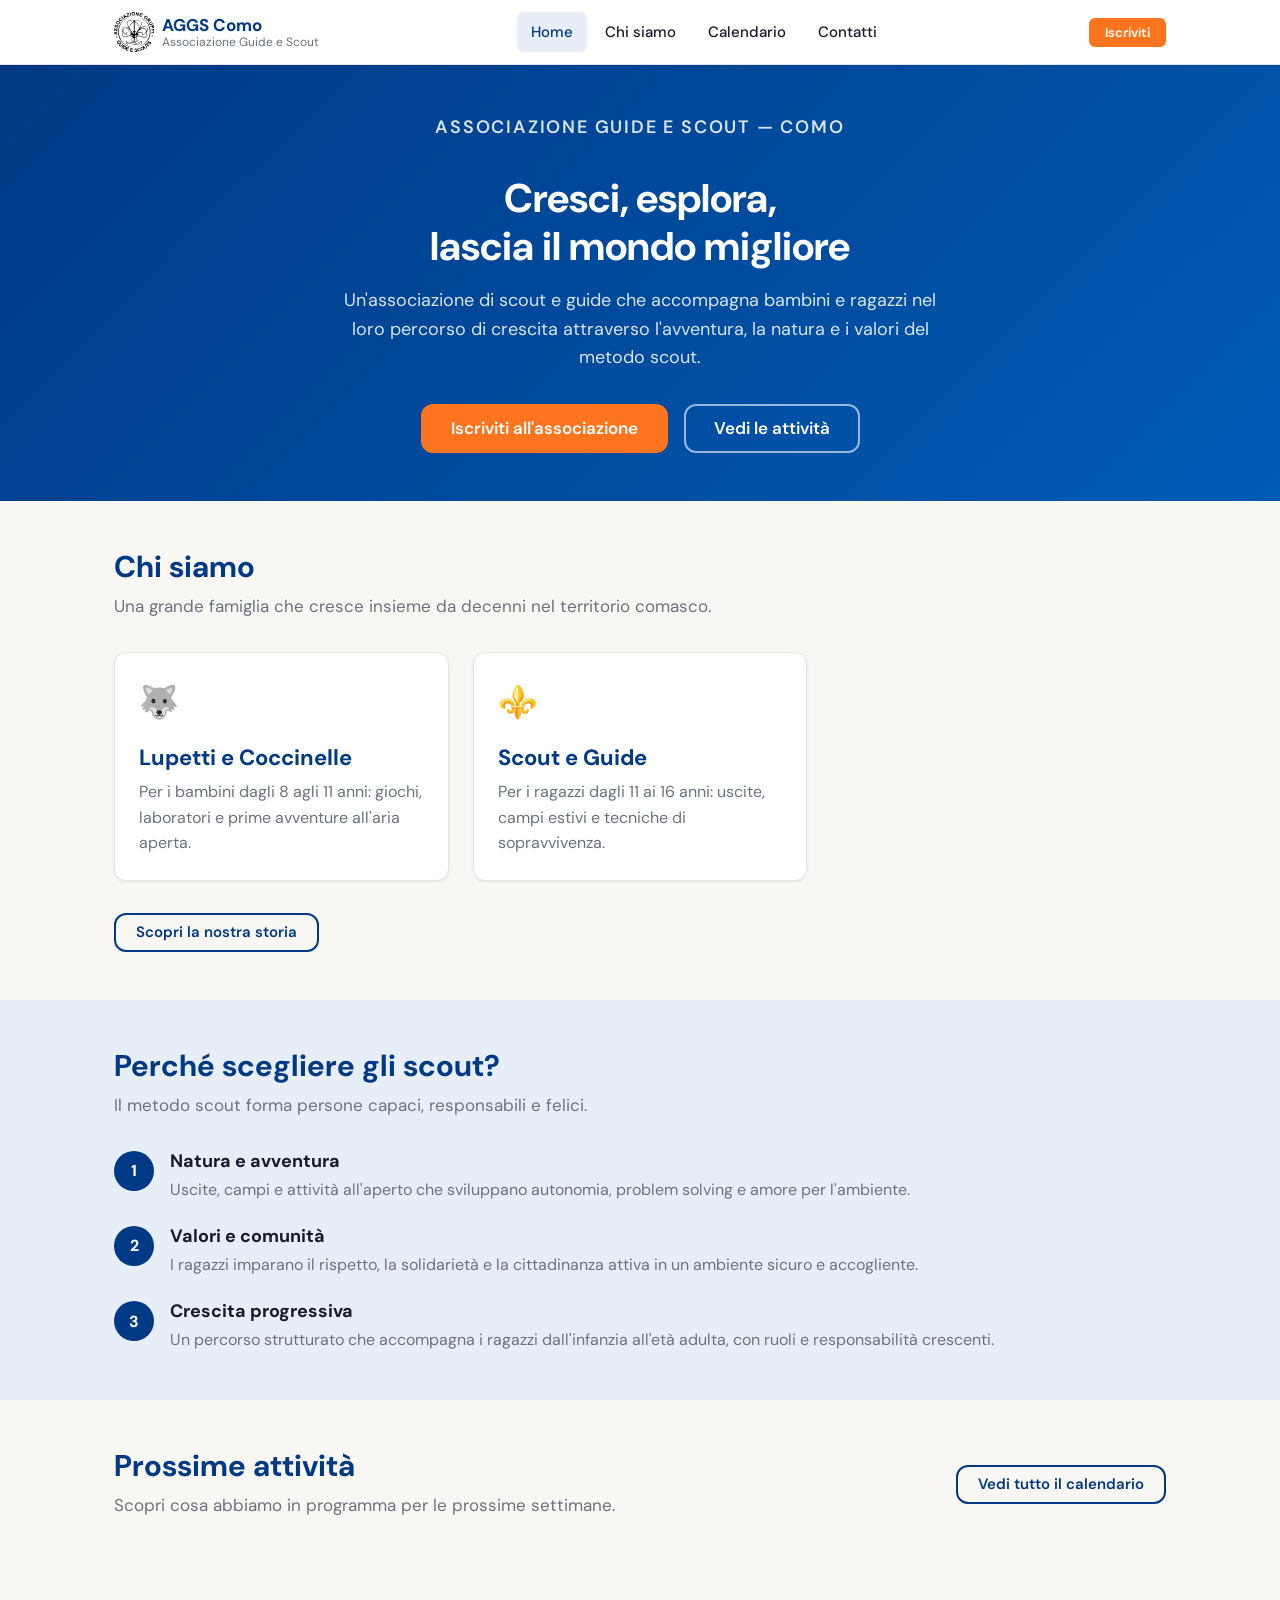
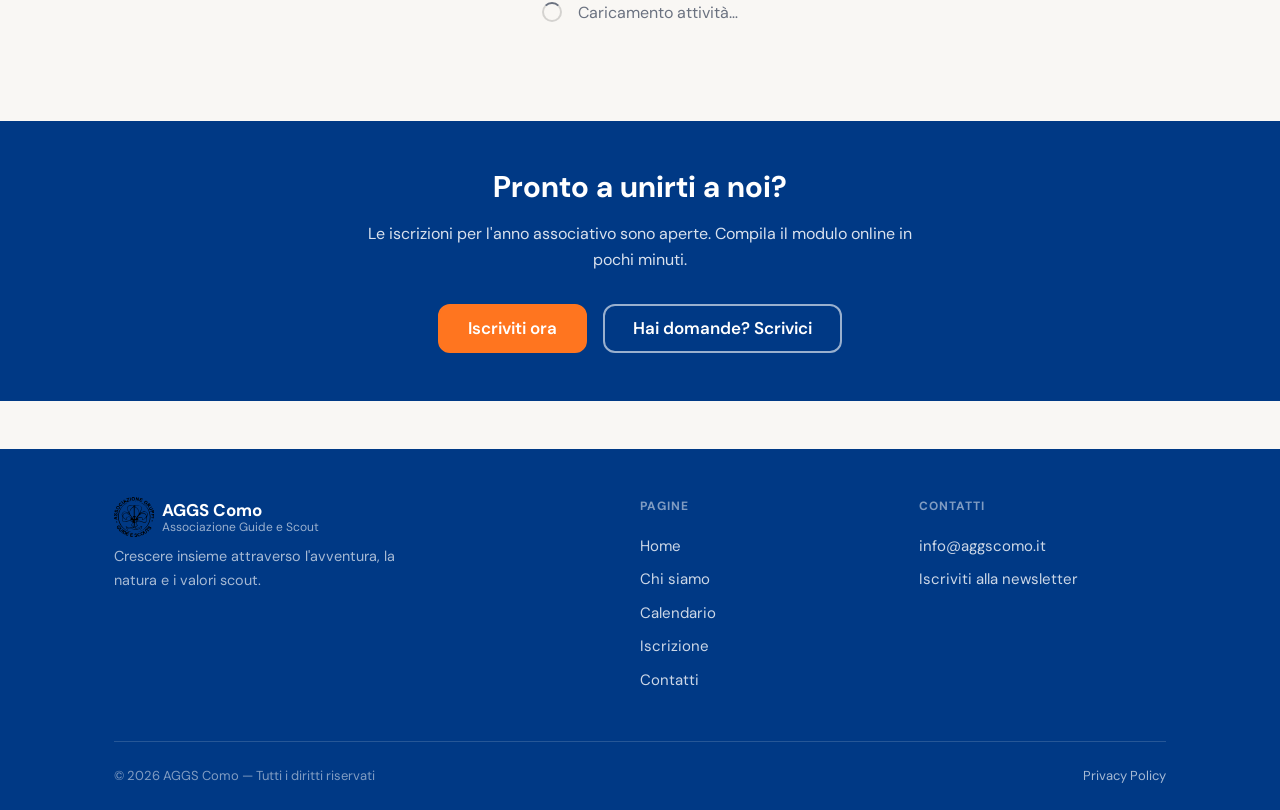
==== index.html @ d18b537c "first commit" ====
<!DOCTYPE html>
<html lang="it">
<head>
  <meta charset="UTF-8">
  <meta name="viewport" content="width=device-width, initial-scale=1.0">
  <title>AGGS Como — Associazione Guide e Scout</title>
  <meta name="description" content="Benvenuti all'AGGS Como! Scopri le attività scout per bambini e ragazzi, iscriviti e partecipa alla nostra comunità.">

  <link rel="preconnect" href="https://fonts.googleapis.com">
  <link rel="preconnect" href="https://fonts.gstatic.com" crossorigin>
  <link rel="preconnect" href="https://esm.sh">

  <link rel="stylesheet" href="css/base.css">
  <link rel="stylesheet" href="css/components.css">
  <link rel="stylesheet" href="css/layout.css">
</head>
<body>

  <header id="site-header"></header>

  <main id="main-content">

    <!-- HERO -->
    <section class="hero" aria-label="Benvenuti">
      <div class="container">
        <p class="hero-eyebrow">Associazione Guide e Scout — Como</p>
        <h1>Cresci, esplora,<br>lascia il mondo migliore</h1>
        <p>Un'associazione di scout e guide che accompagna bambini e ragazzi nel loro percorso di crescita attraverso l'avventura, la natura e i valori del metodo scout.</p>
        <div class="hero-actions">
          <a href="iscrizione.html" class="btn btn-accent btn-lg">Iscriviti all'associazione</a>
          <a href="calendario.html" class="btn btn-outline-white btn-lg">Vedi le attività</a>
        </div>
      </div>
    </section>

    <!-- CHI SIAMO — SINTESI -->
    <section class="section" aria-labelledby="section-chi-siamo">
      <div class="container">
        <div class="section-header">
          <h2 class="section-title" id="section-chi-siamo">Chi siamo</h2>
          <p class="section-subtitle">Una grande famiglia che cresce insieme da decenni nel territorio comasco.</p>
        </div>

        <div class="cards-grid">
          <div class="card card-body">
            <div style="font-size:2rem;margin-bottom:var(--space-md)" aria-hidden="true">🐺</div>
            <h3 style="color:var(--color-primary);margin-bottom:var(--space-sm)">Lupetti e Coccinelle</h3>
            <p class="text-muted" style="max-width:none">Per i bambini dagli 8 agli 11 anni: giochi, laboratori e prime avventure all'aria aperta.</p>
          </div>
          <div class="card card-body">
            <div style="font-size:2rem;margin-bottom:var(--space-md)" aria-hidden="true">⚜️</div>
            <h3 style="color:var(--color-primary);margin-bottom:var(--space-sm)">Scout e Guide</h3>
            <p class="text-muted" style="max-width:none">Per i ragazzi dagli 11 ai 16 anni: uscite, campi estivi e tecniche di sopravvivenza.</p>
          </div>
        </div>

        <div class="mt-xl">
          <a href="storia.html" class="btn btn-outline">Scopri la nostra storia</a>
        </div>
      </div>
    </section>

    <!-- PERCHÉ SCEGLIERE GLI SCOUT -->
    <section class="section section-alt" aria-labelledby="section-perche">
      <div class="container">
        <div class="section-header">
          <h2 class="section-title" id="section-perche">Perché scegliere gli scout?</h2>
          <p class="section-subtitle">Il metodo scout forma persone capaci, responsabili e felici.</p>
        </div>

        <div style="display:grid;grid-template-columns:1fr;gap:var(--space-lg)">
          <div style="display:flex;gap:var(--space-md);align-items:flex-start">
            <div style="flex-shrink:0;width:2.5rem;height:2.5rem;background:var(--color-primary);border-radius:50%;display:flex;align-items:center;justify-content:center;color:#fff;font-weight:700">1</div>
            <div>
              <h4 style="margin-bottom:var(--space-xs)">Natura e avventura</h4>
              <p class="text-muted" style="max-width:none">Uscite, campi e attività all'aperto che sviluppano autonomia, problem solving e amore per l'ambiente.</p>
            </div>
          </div>
          <div style="display:flex;gap:var(--space-md);align-items:flex-start">
            <div style="flex-shrink:0;width:2.5rem;height:2.5rem;background:var(--color-primary);border-radius:50%;display:flex;align-items:center;justify-content:center;color:#fff;font-weight:700">2</div>
            <div>
              <h4 style="margin-bottom:var(--space-xs)">Valori e comunità</h4>
              <p class="text-muted" style="max-width:none">I ragazzi imparano il rispetto, la solidarietà e la cittadinanza attiva in un ambiente sicuro e accogliente.</p>
            </div>
          </div>
          <div style="display:flex;gap:var(--space-md);align-items:flex-start">
            <div style="flex-shrink:0;width:2.5rem;height:2.5rem;background:var(--color-primary);border-radius:50%;display:flex;align-items:center;justify-content:center;color:#fff;font-weight:700">3</div>
            <div>
              <h4 style="margin-bottom:var(--space-xs)">Crescita progressiva</h4>
              <p class="text-muted" style="max-width:none">Un percorso strutturato che accompagna i ragazzi dall'infanzia all'età adulta, con ruoli e responsabilità crescenti.</p>
            </div>
          </div>
        </div>
      </div>
    </section>

    <!-- AVVISI -->
    <section class="section" id="section-avvisi" aria-labelledby="heading-avvisi"
             style="display:none">
      <div class="container">
        <div class="section-header">
          <h2 class="section-title" id="heading-avvisi">Avvisi</h2>
          <p class="section-subtitle">Comunicazioni importanti per scout e famiglie.</p>
        </div>
        <div id="avvisi-list" style="display:flex;flex-direction:column;gap:var(--space-md)"></div>
      </div>
    </section>

    <!-- PROSSIME ATTIVITÀ — TEASER -->
    <section class="section" aria-labelledby="section-attivita">
      <div class="container">
        <div class="section-header" style="display:flex;align-items:center;justify-content:space-between;flex-wrap:wrap;gap:var(--space-md)">
          <div>
            <h2 class="section-title" id="section-attivita">Prossime attività</h2>
            <p class="section-subtitle">Scopri cosa abbiamo in programma per le prossime settimane.</p>
          </div>
          <a href="calendario.html" class="btn btn-outline">Vedi tutto il calendario</a>
        </div>

        <div id="attivita-preview" class="cards-grid">
          <!-- Caricato da JS -->
          <div class="loading-overlay" style="grid-column:1/-1">
            <span class="spinner"></span>
            <span>Caricamento attività…</span>
          </div>
        </div>
      </div>
    </section>

    <!-- CALL TO ACTION ISCRIZIONE -->
    <section class="section" style="background:var(--color-primary);color:#fff" aria-labelledby="section-cta">
      <div class="container text-center">
        <h2 id="section-cta" style="color:#fff;margin-bottom:var(--space-md)">Pronto a unirti a noi?</h2>
        <p style="color:rgba(255,255,255,0.85);max-width:52ch;margin-inline:auto;margin-bottom:var(--space-xl)">
          Le iscrizioni per l'anno associativo sono aperte. Compila il modulo online in pochi minuti.
        </p>
        <div style="display:flex;gap:var(--space-md);justify-content:center;flex-wrap:wrap">
          <a href="iscrizione.html" class="btn btn-accent btn-lg">Iscriviti ora</a>
          <a href="contatti.html" class="btn btn-outline-white btn-lg">Hai domande? Scrivici</a>
        </div>
      </div>
    </section>

  </main>

  <footer id="site-footer"></footer>

  <script type="module" src="js/components.js"></script>
  <script type="module" src="js/home.js"></script>
</body>
</html>
---- css/base.css ----
@import url('https://fonts.googleapis.com/css2?family=DM+Sans:ital,opsz,wght@0,9..40,300;0,9..40,400;0,9..40,500;0,9..40,600;0,9..40,700;1,9..40,400&display=swap');

/* ============================================================
   VARIABILI
   ============================================================ */

:root {
  --color-primary:       #003985;
  --color-primary-dark:  #002660;
  --color-primary-light: #e8eef7;
  --color-accent:        #ff751f;
  --color-accent-dark:   #e05e0a;
  --color-bg:            #f9f7f4;
  --color-surface:       #ffffff;
  --color-text:          #1a1a2e;
  --color-text-muted:    #6b7280;
  --color-border:        #e2e4e9;
  --color-success:       #2d7a47;
  --color-success-bg:    #eaf4ee;
  --color-error:         #c0392b;
  --color-error-bg:      #fdf0ee;

  --font-heading: 'DM Sans', sans-serif;
  --font-body:    'DM Sans', sans-serif;

  --space-xs:  0.25rem;
  --space-sm:  0.5rem;
  --space-md:  1rem;
  --space-lg:  1.5rem;
  --space-xl:  2rem;
  --space-2xl: 3rem;

  --radius-sm: 6px;
  --radius-md: 12px;
  --radius-lg: 20px;

  --shadow-sm: 0 1px 3px rgba(0,0,0,0.08);
  --shadow-md: 0 4px 12px rgba(0,0,0,0.10);
  --shadow-lg: 0 8px 24px rgba(0,0,0,0.12);

  --transition: 0.2s ease;
}

/* ============================================================
   RESET
   ============================================================ */

*, *::before, *::after {
  box-sizing: border-box;
  margin: 0;
  padding: 0;
}

html {
  font-size: 16px;
  scroll-behavior: smooth;
  -webkit-text-size-adjust: 100%;
}

body {
  font-family: var(--font-body);
  font-size: 1rem;
  line-height: 1.6;
  color: var(--color-text);
  background-color: var(--color-bg);
  min-height: 100vh;
}

img, svg {
  display: block;
  max-width: 100%;
}

a {
  color: var(--color-primary);
  text-decoration: underline;
  text-underline-offset: 3px;
}

a:hover {
  color: var(--color-primary-dark);
}

ul, ol {
  list-style: none;
}

button, input, select, textarea {
  font-family: inherit;
  font-size: inherit;
}

button {
  cursor: pointer;
  border: none;
  background: none;
}

/* ============================================================
   TIPOGRAFIA
   ============================================================ */

h1, h2, h3, h4, h5, h6 {
  font-family: var(--font-heading);
  font-weight: 700;
  line-height: 1.2;
  color: var(--color-text);
}

h1 { font-size: clamp(1.75rem, 4vw, 2.5rem); }
h2 { font-size: clamp(1.375rem, 3vw, 1.875rem); }
h3 { font-size: clamp(1.125rem, 2.5vw, 1.375rem); }
h4 { font-size: 1.125rem; }
h5 { font-size: 1rem; }
h6 { font-size: 0.875rem; }

p {
  max-width: 68ch;
}

strong { font-weight: 600; }
em     { font-style: italic; }

small {
  font-size: 0.8125rem;
  color: var(--color-text-muted);
}

/* ============================================================
   UTILITY — SPAZIATURA
   ============================================================ */

.mt-xs  { margin-top: var(--space-xs); }
.mt-sm  { margin-top: var(--space-sm); }
.mt-md  { margin-top: var(--space-md); }
.mt-lg  { margin-top: var(--space-lg); }
.mt-xl  { margin-top: var(--space-xl); }
.mt-2xl { margin-top: var(--space-2xl); }

.mb-xs  { margin-bottom: var(--space-xs); }
.mb-sm  { margin-bottom: var(--space-sm); }
.mb-md  { margin-bottom: var(--space-md); }
.mb-lg  { margin-bottom: var(--space-lg); }
.mb-xl  { margin-bottom: var(--space-xl); }
.mb-2xl { margin-bottom: var(--space-2xl); }

/* ============================================================
   UTILITY — TESTO
   ============================================================ */

.text-center  { text-align: center; }
.text-right   { text-align: right; }
.text-muted   { color: var(--color-text-muted); }
.text-primary { color: var(--color-primary); }
.text-accent  { color: var(--color-accent); }
.text-success { color: var(--color-success); }
.text-error   { color: var(--color-error); }
.text-sm      { font-size: 0.875rem; }
.text-xs      { font-size: 0.8125rem; }
.font-medium  { font-weight: 500; }
.font-semibold{ font-weight: 600; }
.font-bold    { font-weight: 700; }

/* ============================================================
   UTILITY — LAYOUT
   ============================================================ */

.flex         { display: flex; }
.flex-col     { flex-direction: column; }
.items-center { align-items: center; }
.justify-center { justify-content: center; }
.justify-between { justify-content: space-between; }
.gap-sm       { gap: var(--space-sm); }
.gap-md       { gap: var(--space-md); }
.gap-lg       { gap: var(--space-lg); }
.flex-wrap    { flex-wrap: wrap; }
.flex-1       { flex: 1; }

.hidden       { display: none !important; }
.sr-only {
  position: absolute;
  width: 1px;
  height: 1px;
  padding: 0;
  margin: -1px;
  overflow: hidden;
  clip: rect(0,0,0,0);
  white-space: nowrap;
  border: 0;
}

/* ============================================================
   UTILITY — ACCESSIBILITÀ
   ============================================================ */

:focus-visible {
  outline: 3px solid var(--color-accent);
  outline-offset: 3px;
  border-radius: var(--radius-sm);
}

.skip-link {
  position: absolute;
  top: -100%;
  left: var(--space-sm);
  z-index: 9999;
  background: var(--color-primary);
  color: #fff;
  padding: var(--space-sm) var(--space-md);
  border-radius: 0 0 var(--radius-sm) var(--radius-sm);
  font-weight: 600;
  font-size: 0.875rem;
  text-decoration: none;
  transition: top 0.15s ease;
}
.skip-link:focus {
  top: 0;
}

/* ============================================================
   UTILITY — SFONDO E SUPERFICI
   ============================================================ */

.bg-primary-light { background-color: var(--color-primary-light); }
.bg-surface       { background-color: var(--color-surface); }
.rounded-md       { border-radius: var(--radius-md); }
.rounded-lg       { border-radius: var(--radius-lg); }
.shadow-sm        { box-shadow: var(--shadow-sm); }
.shadow-md        { box-shadow: var(--shadow-md); }
---- css/components.css ----
/* ============================================================
   BOTTONI
   ============================================================ */

.btn {
  display: inline-flex;
  align-items: center;
  justify-content: center;
  gap: var(--space-sm);
  padding: 0.625rem 1.25rem;
  font-family: var(--font-body);
  font-size: 0.9375rem;
  font-weight: 600;
  line-height: 1;
  text-decoration: none;
  border-radius: var(--radius-md);
  border: 2px solid transparent;
  transition: background-color var(--transition), color var(--transition),
              border-color var(--transition), box-shadow var(--transition);
  white-space: nowrap;
  user-select: none;
}

.btn:disabled,
.btn[aria-disabled="true"] {
  opacity: 0.5;
  cursor: not-allowed;
  pointer-events: none;
}

/* Primario */
.btn-primary {
  background-color: var(--color-primary);
  color: #ffffff;
  border-color: var(--color-primary);
}
.btn-primary:hover {
  background-color: var(--color-primary-dark);
  border-color: var(--color-primary-dark);
  color: #ffffff;
  box-shadow: var(--shadow-md);
}

/* Accento */
.btn-accent {
  background-color: var(--color-accent);
  color: #ffffff;
  border-color: var(--color-accent);
}
.btn-accent:hover {
  background-color: var(--color-accent-dark);
  border-color: var(--color-accent-dark);
  color: #ffffff;
  box-shadow: var(--shadow-md);
}

/* Outline */
.btn-outline {
  background-color: transparent;
  color: var(--color-primary);
  border-color: var(--color-primary);
}
.btn-outline:hover {
  background-color: var(--color-primary-light);
}

/* Outline bianco (su sfondi scuri) */
.btn-outline-white {
  background-color: transparent;
  color: #ffffff;
  border-color: rgba(255,255,255,0.6);
}
.btn-outline-white:hover {
  background-color: rgba(255,255,255,0.15);
  color: #ffffff;
  border-color: rgba(255,255,255,0.85);
}

/* Ghost */
.btn-ghost {
  background-color: transparent;
  color: var(--color-text-muted);
  border-color: transparent;
}
.btn-ghost:hover {
  background-color: var(--color-primary-light);
  color: var(--color-primary);
}

/* Danger */
.btn-danger {
  background-color: var(--color-error);
  color: #ffffff;
  border-color: var(--color-error);
}
.btn-danger:hover {
  background-color: #a93226;
  border-color: #a93226;
  color: #ffffff;
}

/* Dimensioni */
.btn-sm {
  padding: 0.375rem 0.875rem;
  font-size: 0.8125rem;
  border-radius: var(--radius-sm);
}
.btn-lg {
  padding: 0.875rem 1.75rem;
  font-size: 1.0625rem;
}
.btn-full {
  width: 100%;
}

/* ============================================================
   CARD
   ============================================================ */

.card {
  background-color: var(--color-surface);
  border-radius: var(--radius-md);
  box-shadow: var(--shadow-sm);
  border: 1px solid var(--color-border);
  overflow: hidden;
}

.card-body {
  padding: var(--space-lg);
}

.card-header {
  padding: var(--space-lg);
  border-bottom: 1px solid var(--color-border);
}

.card-footer {
  padding: var(--space-md) var(--space-lg);
  border-top: 1px solid var(--color-border);
  background-color: var(--color-bg);
}

.card-img {
  width: 100%;
  aspect-ratio: 16 / 9;
  object-fit: cover;
}

/* Card attività */
.card-attivita {
  transition: box-shadow var(--transition), transform var(--transition);
}
.card-attivita:hover {
  box-shadow: var(--shadow-md);
  transform: translateY(-2px);
}

/* ============================================================
   BADGE
   ============================================================ */

.badge {
  display: inline-flex;
  align-items: center;
  padding: 0.2rem 0.625rem;
  font-size: 0.75rem;
  font-weight: 600;
  border-radius: 99px;
  line-height: 1.4;
  white-space: nowrap;
}

.badge-primary {
  background-color: var(--color-primary-light);
  color: var(--color-primary);
}
.badge-accent {
  background-color: #fff0e8;
  color: var(--color-accent-dark);
}
.badge-success {
  background-color: var(--color-success-bg);
  color: var(--color-success);
}
.badge-error {
  background-color: var(--color-error-bg);
  color: var(--color-error);
}
.badge-neutral {
  background-color: #f0f0f0;
  color: var(--color-text-muted);
}

/* Badge per tipo attività */
.badge-uscita_giorno { background-color: #e8f4fd; color: #1a6fa0; }
.badge-campo         { background-color: #eaf4ee; color: #2d7a47; }
.badge-riunione      { background-color: var(--color-primary-light); color: var(--color-primary); }
.badge-evento        { background-color: #fff0e8; color: var(--color-accent-dark); }

/* ============================================================
   FORM
   ============================================================ */

.form-group {
  display: flex;
  flex-direction: column;
  gap: var(--space-xs);
  margin-bottom: var(--space-md);
}

.form-label {
  font-size: 0.9375rem;
  font-weight: 600;
  color: var(--color-text);
}

.form-label .required {
  color: var(--color-error);
  margin-left: 2px;
}

.form-control {
  width: 100%;
  padding: 0.625rem 0.875rem;
  font-size: 0.9375rem;
  color: var(--color-text);
  background-color: var(--color-surface);
  border: 1.5px solid var(--color-border);
  border-radius: var(--radius-sm);
  transition: border-color var(--transition), box-shadow var(--transition);
  appearance: none;
}

.form-control:focus {
  outline: none;
  border-color: var(--color-primary);
  box-shadow: 0 0 0 3px rgba(0,57,133,0.12);
}

.form-control:invalid:not(:placeholder-shown) {
  border-color: var(--color-error);
}

.form-control::placeholder {
  color: var(--color-text-muted);
  opacity: 0.7;
}

textarea.form-control {
  resize: vertical;
  min-height: 5rem;
}

select.form-control {
  background-image: url("data:image/svg+xml,%3Csvg xmlns='http://www.w3.org/2000/svg' width='12' height='8' viewBox='0 0 12 8'%3E%3Cpath d='M1 1l5 5 5-5' stroke='%236b7280' stroke-width='1.5' fill='none' stroke-linecap='round'/%3E%3C/svg%3E");
  background-repeat: no-repeat;
  background-position: right 0.875rem center;
  padding-right: 2.5rem;
}

.form-hint {
  font-size: 0.8125rem;
  color: var(--color-text-muted);
}

.form-error {
  font-size: 0.8125rem;
  color: var(--color-error);
  display: none;
}

.form-group.has-error .form-control {
  border-color: var(--color-error);
}
.form-group.has-error .form-error {
  display: block;
}

/* Checkbox e radio */
.form-check {
  display: flex;
  align-items: flex-start;
  gap: var(--space-sm);
  cursor: pointer;
}

.form-check input[type="checkbox"],
.form-check input[type="radio"] {
  flex-shrink: 0;
  width: 1.125rem;
  height: 1.125rem;
  margin-top: 0.125rem;
  accent-color: var(--color-primary);
  cursor: pointer;
}

.form-check-label {
  font-size: 0.9375rem;
  line-height: 1.5;
  color: var(--color-text);
}

/* Fieldset sezione */
.form-section {
  padding: var(--space-lg);
  border: 1.5px solid var(--color-border);
  border-radius: var(--radius-md);
  margin-bottom: var(--space-lg);
}

.form-section legend {
  padding: 0 var(--space-sm);
  font-weight: 700;
  font-size: 1rem;
  color: var(--color-primary);
}

/* Griglia 2 colonne per i campi */
.form-grid-2 {
  display: grid;
  grid-template-columns: 1fr;
  gap: 0 var(--space-lg);
}

@media (min-width: 600px) {
  .form-grid-2 {
    grid-template-columns: 1fr 1fr;
  }
}

/* ============================================================
   ALERT / NOTIFICHE
   ============================================================ */

.alert {
  display: flex;
  align-items: flex-start;
  gap: var(--space-md);
  padding: var(--space-md) var(--space-lg);
  border-radius: var(--radius-md);
  font-size: 0.9375rem;
  border: 1px solid transparent;
}

.alert-success {
  background-color: var(--color-success-bg);
  color: var(--color-success);
  border-color: #b6dfc4;
}

.alert-error {
  background-color: var(--color-error-bg);
  color: var(--color-error);
  border-color: #f0c4bd;
}

.alert-info {
  background-color: var(--color-primary-light);
  color: var(--color-primary);
  border-color: #b8ccec;
}

/* ============================================================
   MODAL
   ============================================================ */

.modal-backdrop {
  position: fixed;
  inset: 0;
  background-color: rgba(26,26,46,0.55);
  display: flex;
  align-items: flex-end;
  justify-content: center;
  z-index: 1000;
  padding: var(--space-md);
  opacity: 0;
  visibility: hidden;
  transition: opacity var(--transition), visibility var(--transition);
}

.modal-backdrop.is-open {
  opacity: 1;
  visibility: visible;
}

@media (min-width: 640px) {
  .modal-backdrop {
    align-items: center;
  }
}

.modal {
  background-color: var(--color-surface);
  border-radius: var(--radius-lg);
  box-shadow: var(--shadow-lg);
  width: 100%;
  max-width: 560px;
  max-height: 90vh;
  overflow-y: auto;
  transform: translateY(2rem);
  transition: transform var(--transition);
}

.modal-backdrop.is-open .modal {
  transform: translateY(0);
}

.modal-header {
  display: flex;
  align-items: center;
  justify-content: space-between;
  padding: var(--space-lg);
  border-bottom: 1px solid var(--color-border);
  position: sticky;
  top: 0;
  background-color: var(--color-surface);
  z-index: 1;
}

.modal-title {
  font-size: 1.125rem;
  font-weight: 700;
  color: var(--color-text);
}

.modal-close {
  display: flex;
  align-items: center;
  justify-content: center;
  width: 2rem;
  height: 2rem;
  border-radius: var(--radius-sm);
  color: var(--color-text-muted);
  transition: background-color var(--transition), color var(--transition);
  flex-shrink: 0;
}
.modal-close:hover {
  background-color: var(--color-primary-light);
  color: var(--color-primary);
}

.modal-body {
  padding: var(--space-lg);
}

.modal-footer {
  padding: var(--space-md) var(--space-lg);
  border-top: 1px solid var(--color-border);
  display: flex;
  justify-content: flex-end;
  gap: var(--space-sm);
}

/* ============================================================
   SPINNER / LOADING
   ============================================================ */

.spinner {
  display: inline-block;
  width: 1.25rem;
  height: 1.25rem;
  border: 2px solid rgba(0,0,0,0.15);
  border-top-color: currentColor;
  border-radius: 50%;
  animation: spin 0.6s linear infinite;
}

@keyframes spin {
  to { transform: rotate(360deg); }
}

.loading-overlay {
  display: flex;
  align-items: center;
  justify-content: center;
  padding: var(--space-2xl);
  color: var(--color-text-muted);
  gap: var(--space-md);
}

/* ============================================================
   EMPTY STATE
   ============================================================ */

.empty-state {
  text-align: center;
  padding: var(--space-2xl) var(--space-lg);
  color: var(--color-text-muted);
}

.empty-state-icon {
  font-size: 2.5rem;
  margin-bottom: var(--space-md);
  opacity: 0.5;
}

/* ============================================================
   PILL FILTRI
   ============================================================ */

.filter-pills {
  display: flex;
  flex-wrap: wrap;
  gap: var(--space-sm);
}

.pill {
  display: inline-flex;
  align-items: center;
  padding: 0.375rem 1rem;
  font-size: 0.875rem;
  font-weight: 500;
  border-radius: 99px;
  border: 1.5px solid var(--color-border);
  background-color: var(--color-surface);
  color: var(--color-text-muted);
  cursor: pointer;
  transition: border-color var(--transition), background-color var(--transition),
              color var(--transition);
}

.pill:hover,
.pill.active {
  border-color: var(--color-primary);
  background-color: var(--color-primary-light);
  color: var(--color-primary);
}

/* ============================================================
   TABELLA (admin)
   ============================================================ */

.table-wrapper {
  overflow-x: auto;
  border-radius: var(--radius-md);
  border: 1px solid var(--color-border);
}

.table {
  width: 100%;
  border-collapse: collapse;
  font-size: 0.9375rem;
}

.table thead {
  background-color: var(--color-primary-light);
}

.table th {
  padding: 0.75rem var(--space-md);
  text-align: left;
  font-weight: 600;
  font-size: 0.8125rem;
  color: var(--color-primary);
  text-transform: uppercase;
  letter-spacing: 0.04em;
  white-space: nowrap;
}

.table td {
  padding: 0.75rem var(--space-md);
  border-top: 1px solid var(--color-border);
  vertical-align: middle;
}

.table tbody tr:hover {
  background-color: var(--color-bg);
}

/* ============================================================
   GALLERY
   ============================================================ */

.gallery-grid {
  columns: 1;
  column-gap: var(--space-md);
  margin-top: var(--space-xl);
}

@media (min-width: 600px) {
  .gallery-grid { columns: 2; }
}

@media (min-width: 900px) {
  .gallery-grid { columns: 3; }
}

.gallery-item {
  break-inside: avoid;
  margin-bottom: var(--space-md);
  cursor: pointer;
  border-radius: var(--radius-md);
  overflow: hidden;
  display: block;
}

.gallery-item img {
  width: 100%;
  display: block;
  transition: transform 0.3s ease, box-shadow 0.3s ease;
}

.gallery-item:hover img,
.gallery-item:focus img {
  transform: scale(1.03);
  box-shadow: var(--shadow-md);
}

.gallery-item:focus {
  outline: 3px solid var(--color-accent);
  outline-offset: 3px;
}

/* Lightbox */

.gallery-lightbox {
  position: fixed;
  inset: 0;
  background-color: rgba(10, 10, 20, 0.92);
  z-index: 2000;
  display: flex;
  align-items: center;
  justify-content: center;
  padding: var(--space-lg);
}

.gallery-lightbox[hidden] {
  display: none;
}

.lightbox-content {
  max-width: min(90vw, 900px);
  display: flex;
  flex-direction: column;
  align-items: center;
  gap: var(--space-md);
}

.lightbox-img {
  max-width: 100%;
  max-height: 80vh;
  border-radius: var(--radius-md);
  object-fit: contain;
  box-shadow: var(--shadow-lg);
}

.lightbox-caption {
  color: rgba(255, 255, 255, 0.75);
  font-size: 0.9375rem;
  text-align: center;
  max-width: none;
}

.lightbox-close {
  position: absolute;
  top: var(--space-lg);
  right: var(--space-lg);
  color: #ffffff;
  opacity: 0.8;
  padding: var(--space-sm);
  border-radius: var(--radius-sm);
  transition: opacity var(--transition), background-color var(--transition);
}

.lightbox-close:hover {
  opacity: 1;
  background-color: rgba(255, 255, 255, 0.12);
}

.lightbox-nav {
  position: absolute;
  top: 50%;
  transform: translateY(-50%);
  color: #ffffff;
  opacity: 0.8;
  padding: var(--space-md);
  border-radius: var(--radius-sm);
  transition: opacity var(--transition), background-color var(--transition);
}

.lightbox-nav:hover {
  opacity: 1;
  background-color: rgba(255, 255, 255, 0.12);
}

.lightbox-nav:disabled {
  opacity: 0.2;
  cursor: default;
}

.lightbox-prev { left: var(--space-lg); }
.lightbox-next { right: var(--space-lg); }

@media (max-width: 600px) {
  .lightbox-prev { left: var(--space-sm); }
  .lightbox-next { right: var(--space-sm); }
}
---- css/layout.css ----
/* ============================================================
   CONTAINER
   ============================================================ */

.container {
  width: 100%;
  max-width: 1100px;
  margin-inline: auto;
  padding-inline: var(--space-lg);
}

.container-sm {
  width: 100%;
  max-width: 720px;
  margin-inline: auto;
  padding-inline: var(--space-lg);
}

/* ============================================================
   HEADER
   ============================================================ */

.site-header {
  background-color: var(--color-surface);
  border-bottom: 1px solid var(--color-border);
  position: sticky;
  top: 0;
  z-index: 200;
  box-shadow: var(--shadow-sm);
}

.header-inner {
  display: flex;
  align-items: center;
  justify-content: space-between;
  height: 4rem;
  gap: var(--space-lg);
}

.site-logo {
  display: flex;
  align-items: center;
  gap: var(--space-sm);
  text-decoration: none;
  flex-shrink: 0;
}

.site-logo img {
  height: 2.5rem;
  width: auto;
}

.site-logo-name {
  font-weight: 700;
  font-size: 1.0625rem;
  color: var(--color-primary);
  line-height: 1.2;
}

.site-logo-name span {
  display: block;
  font-weight: 400;
  font-size: 0.75rem;
  color: var(--color-text-muted);
}

/* Nav principale */
.site-nav {
  display: none;
}

@media (min-width: 768px) {
  .site-nav {
    display: flex;
    align-items: center;
    gap: var(--space-xs);
  }
}

.site-nav a {
  padding: 0.5rem 0.875rem;
  font-size: 0.9375rem;
  font-weight: 500;
  color: var(--color-text);
  text-decoration: none;
  border-radius: var(--radius-sm);
  transition: background-color var(--transition), color var(--transition);
}

.site-nav a:hover,
.site-nav a.active {
  background-color: var(--color-primary-light);
  color: var(--color-primary);
}

/* Bottone "Iscriviti" nell'header */
.header-cta {
  display: none;
}

@media (min-width: 768px) {
  .header-cta {
    display: inline-flex;
  }
}

/* Hamburger (mobile) */
.nav-toggle {
  display: flex;
  align-items: center;
  justify-content: center;
  width: 2.5rem;
  height: 2.5rem;
  border-radius: var(--radius-sm);
  color: var(--color-text);
  transition: background-color var(--transition);
}

.nav-toggle:hover {
  background-color: var(--color-primary-light);
}

@media (min-width: 768px) {
  .nav-toggle {
    display: none;
  }
}

/* Menu mobile */
.mobile-menu {
  position: fixed;
  inset: 0;
  top: 4rem;
  background-color: var(--color-surface);
  z-index: 190;
  padding: var(--space-lg);
  display: flex;
  flex-direction: column;
  gap: var(--space-xs);
  transform: translateX(100%);
  transition: transform 0.25s ease;
}

.mobile-menu.is-open {
  transform: translateX(0);
}

@media (min-width: 768px) {
  .mobile-menu {
    display: none;
  }
}

.mobile-menu a {
  padding: 0.875rem var(--space-md);
  font-size: 1.0625rem;
  font-weight: 500;
  color: var(--color-text);
  text-decoration: none;
  border-radius: var(--radius-sm);
  transition: background-color var(--transition), color var(--transition);
}

.mobile-menu a:hover,
.mobile-menu a.active {
  background-color: var(--color-primary-light);
  color: var(--color-primary);
}

/* ============================================================
   FOOTER
   ============================================================ */

.site-footer {
  background-color: var(--color-primary);
  color: rgba(255,255,255,0.85);
  padding: var(--space-2xl) 0 var(--space-lg);
  margin-top: var(--space-2xl);
}

.footer-grid {
  display: grid;
  grid-template-columns: 1fr;
  gap: var(--space-xl);
}

@media (min-width: 600px) {
  .footer-grid {
    grid-template-columns: 1fr 1fr;
  }
}

@media (min-width: 900px) {
  .footer-grid {
    grid-template-columns: 2fr 1fr 1fr;
  }
}

.footer-brand .site-logo-name {
  color: #ffffff;
}

.footer-brand .site-logo-name span {
  color: rgba(255,255,255,0.6);
}

.footer-tagline {
  font-size: 0.9rem;
  color: rgba(255,255,255,0.65);
  margin-top: var(--space-sm);
  max-width: 32ch;
}

.footer-heading {
  font-size: 0.75rem;
  font-weight: 700;
  text-transform: uppercase;
  letter-spacing: 0.08em;
  color: rgba(255,255,255,0.5);
  margin-bottom: var(--space-md);
}

.footer-links {
  display: flex;
  flex-direction: column;
  gap: var(--space-sm);
}

.footer-links a {
  color: rgba(255,255,255,0.8);
  text-decoration: none;
  font-size: 0.9375rem;
  transition: color var(--transition);
}

.footer-links a:hover {
  color: #ffffff;
}

.footer-bottom {
  margin-top: var(--space-2xl);
  padding-top: var(--space-lg);
  border-top: 1px solid rgba(255,255,255,0.15);
  display: flex;
  flex-wrap: wrap;
  align-items: center;
  justify-content: space-between;
  gap: var(--space-sm);
  font-size: 0.8125rem;
  color: rgba(255,255,255,0.5);
}

.footer-bottom a {
  color: rgba(255,255,255,0.65);
  text-decoration: none;
}
.footer-bottom a:hover {
  color: #ffffff;
}

/* ============================================================
   MAIN CONTENT
   ============================================================ */

.page-main {
  padding-block: var(--space-2xl);
  min-height: calc(100vh - 4rem);
}

/* ============================================================
   HERO
   ============================================================ */

.hero {
  background: linear-gradient(135deg, var(--color-primary) 0%, #005bb5 100%);
  color: #ffffff;
  padding: var(--space-2xl) 0;
  text-align: center;
}

.hero-eyebrow {
  font-size: 0.875rem;
  font-weight: 600;
  text-transform: uppercase;
  letter-spacing: 0.1em;
  color: rgba(255,255,255,0.7);
  margin-bottom: var(--space-sm);
}

.hero h1 {
  color: #ffffff;
  margin-bottom: var(--space-md);
}

.hero p {
  font-size: 1.125rem;
  color: rgba(255,255,255,0.85);
  max-width: 52ch;
  margin-inline: auto;
  margin-bottom: var(--space-xl);
}

.hero-actions {
  display: flex;
  flex-wrap: wrap;
  gap: var(--space-md);
  justify-content: center;
}

/* ============================================================
   SEZIONE PAGINA
   ============================================================ */

.section {
  padding-block: var(--space-2xl);
}

.section-alt {
  background-color: var(--color-primary-light);
}

.section-header {
  margin-bottom: var(--space-xl);
}

.section-title {
  color: var(--color-primary);
}

.section-subtitle {
  color: var(--color-text-muted);
  font-size: 1.0625rem;
  margin-top: var(--space-sm);
  max-width: 60ch;
}

/* ============================================================
   GRIGLIA CARD
   ============================================================ */

.cards-grid {
  display: grid;
  grid-template-columns: 1fr;
  gap: var(--space-lg);
}

@media (min-width: 600px) {
  .cards-grid {
    grid-template-columns: repeat(2, 1fr);
  }
}

@media (min-width: 900px) {
  .cards-grid {
    grid-template-columns: repeat(3, 1fr);
  }
}

/* ============================================================
   PAGE HEADER (interno pagine)
   ============================================================ */

.page-header {
  background-color: var(--color-primary-light);
  padding: var(--space-xl) 0;
  border-bottom: 1px solid var(--color-border);
  margin-bottom: var(--space-xl);
}

.page-header h1 {
  color: var(--color-primary);
}

.page-header .breadcrumb {
  display: flex;
  align-items: center;
  gap: var(--space-sm);
  font-size: 0.875rem;
  color: var(--color-text-muted);
  margin-bottom: var(--space-sm);
}

.page-header .breadcrumb a {
  color: var(--color-text-muted);
  text-decoration: none;
}
.page-header .breadcrumb a:hover {
  color: var(--color-primary);
}

/* ============================================================
   FORM LAYOUT
   ============================================================ */

.form-page {
  background-color: var(--color-surface);
  border-radius: var(--radius-lg);
  box-shadow: var(--shadow-md);
  padding: var(--space-xl);
  border: 1px solid var(--color-border);
}

@media (max-width: 480px) {
  .form-page {
    padding: var(--space-lg);
    border-radius: var(--radius-md);
  }
}

/* ============================================================
   ADMIN LAYOUT
   ============================================================ */

.admin-tabs {
  display: flex;
  gap: 0;
  border-bottom: 2px solid var(--color-border);
  margin-bottom: var(--space-xl);
  overflow-x: auto;
}

.admin-tab {
  padding: 0.75rem 1.25rem;
  font-weight: 600;
  font-size: 0.9375rem;
  color: var(--color-text-muted);
  text-decoration: none;
  border-bottom: 2px solid transparent;
  margin-bottom: -2px;
  white-space: nowrap;
  transition: color var(--transition), border-color var(--transition);
}

.admin-tab:hover {
  color: var(--color-primary);
}

.admin-tab.active {
  color: var(--color-primary);
  border-bottom-color: var(--color-primary);
}

/* ============================================================
   CALENDARIO — GRIGLIA MENSILE
   ============================================================ */

.cal-grid {
  display: grid;
  grid-template-columns: repeat(7, 1fr);
  gap: 1px;
  background-color: var(--color-border);
  border: 1px solid var(--color-border);
  border-radius: var(--radius-md);
  overflow: hidden;
}

.cal-day-name {
  background-color: var(--color-primary-light);
  padding: 0.5rem;
  text-align: center;
  font-size: 0.75rem;
  font-weight: 700;
  color: var(--color-primary);
  text-transform: uppercase;
}

.cal-day {
  background-color: var(--color-surface);
  min-height: 5rem;
  padding: var(--space-xs);
  position: relative;
}

.cal-day.other-month {
  background-color: var(--color-bg);
}

.cal-day.today .cal-day-num {
  background-color: var(--color-primary);
  color: #ffffff;
  border-radius: 50%;
  width: 1.5rem;
  height: 1.5rem;
  display: flex;
  align-items: center;
  justify-content: center;
  font-weight: 700;
}

.cal-day-num {
  font-size: 0.8125rem;
  font-weight: 500;
  color: var(--color-text-muted);
  margin-bottom: var(--space-xs);
  width: 1.5rem;
  height: 1.5rem;
  display: flex;
  align-items: center;
  justify-content: center;
}

.cal-events {
  display: flex;
  flex-direction: column;
  gap: 2px;
}

.cal-event-dot {
  font-size: 0.6875rem;
  font-weight: 500;
  padding: 1px 4px;
  border-radius: 3px;
  white-space: nowrap;
  overflow: hidden;
  text-overflow: ellipsis;
  cursor: pointer;
  transition: opacity var(--transition);
}

.cal-event-dot:hover {
  opacity: 0.75;
}

/* Griglia mensile: leggibile anche su schermi piccoli */
@media (max-width: 540px) {
  .cal-grid {
    font-size: 0.6875rem;
  }
  .cal-day {
    min-height: 3rem;
    padding: 2px;
  }
  .cal-day-name {
    font-size: 0.5625rem;
    padding: 4px 2px;
  }
  .cal-day-num {
    font-size: 0.625rem;
    width: 1.125rem;
    height: 1.125rem;
  }
  .cal-event-dot {
    font-size: 0;
    width: 6px;
    height: 6px;
    border-radius: 50%;
    padding: 0;
    margin: 1px auto;
    display: block;
  }
}

/* Immagine card attività lista: responsiva */
.card-attivita-img {
  width: 140px;
  min-height: 120px;
  object-fit: cover;
  flex-shrink: 0;
}

@media (max-width: 480px) {
  .card-attivita-img {
    width: 80px;
    min-height: 80px;
  }
}

/* ============================================================
   CONTATTI — LAYOUT E COMPONENTI
   ============================================================ */

.contacts-layout {
  display: grid;
  grid-template-columns: 1fr;
  gap: var(--space-2xl);
}

@media (min-width: 768px) {
  .contacts-layout {
    grid-template-columns: 1fr 1fr;
    align-items: start;
  }
}

.contact-icon {
  flex-shrink: 0;
  width: 2.5rem;
  height: 2.5rem;
  border-radius: var(--radius-sm);
  background-color: var(--color-primary-light);
  color: var(--color-primary);
  display: flex;
  align-items: center;
  justify-content: center;
}

/* FAQ accordion */
.faq-item {
  border: 1.5px solid var(--color-border);
  border-radius: var(--radius-md);
  overflow: hidden;
  background-color: var(--color-surface);
}

.faq-item summary {
  padding: var(--space-md) var(--space-lg);
  font-weight: 600;
  font-size: 0.9375rem;
  cursor: pointer;
  list-style: none;
  display: flex;
  justify-content: space-between;
  align-items: center;
  gap: var(--space-md);
  color: var(--color-text);
  transition: background-color var(--transition), color var(--transition);
}

.faq-item summary::-webkit-details-marker { display: none; }

.faq-item summary::after {
  content: '+';
  font-size: 1.25rem;
  font-weight: 400;
  color: var(--color-primary);
  flex-shrink: 0;
  transition: transform var(--transition);
}

.faq-item[open] summary::after {
  transform: rotate(45deg);
}

.faq-item summary:hover {
  background-color: var(--color-primary-light);
  color: var(--color-primary);
}

.faq-item[open] summary {
  background-color: var(--color-primary-light);
  color: var(--color-primary);
  border-bottom: 1px solid var(--color-border);
}

.faq-item p {
  padding: var(--space-md) var(--space-lg);
  color: var(--color-text-muted);
  line-height: 1.7;
  max-width: none;
}

/* ============================================================
   RESPONSIVE — UTILITY
   ============================================================ */

@media (max-width: 767px) {
  .hide-mobile { display: none !important; }
}

@media (min-width: 768px) {
  .hide-desktop { display: none !important; }
}
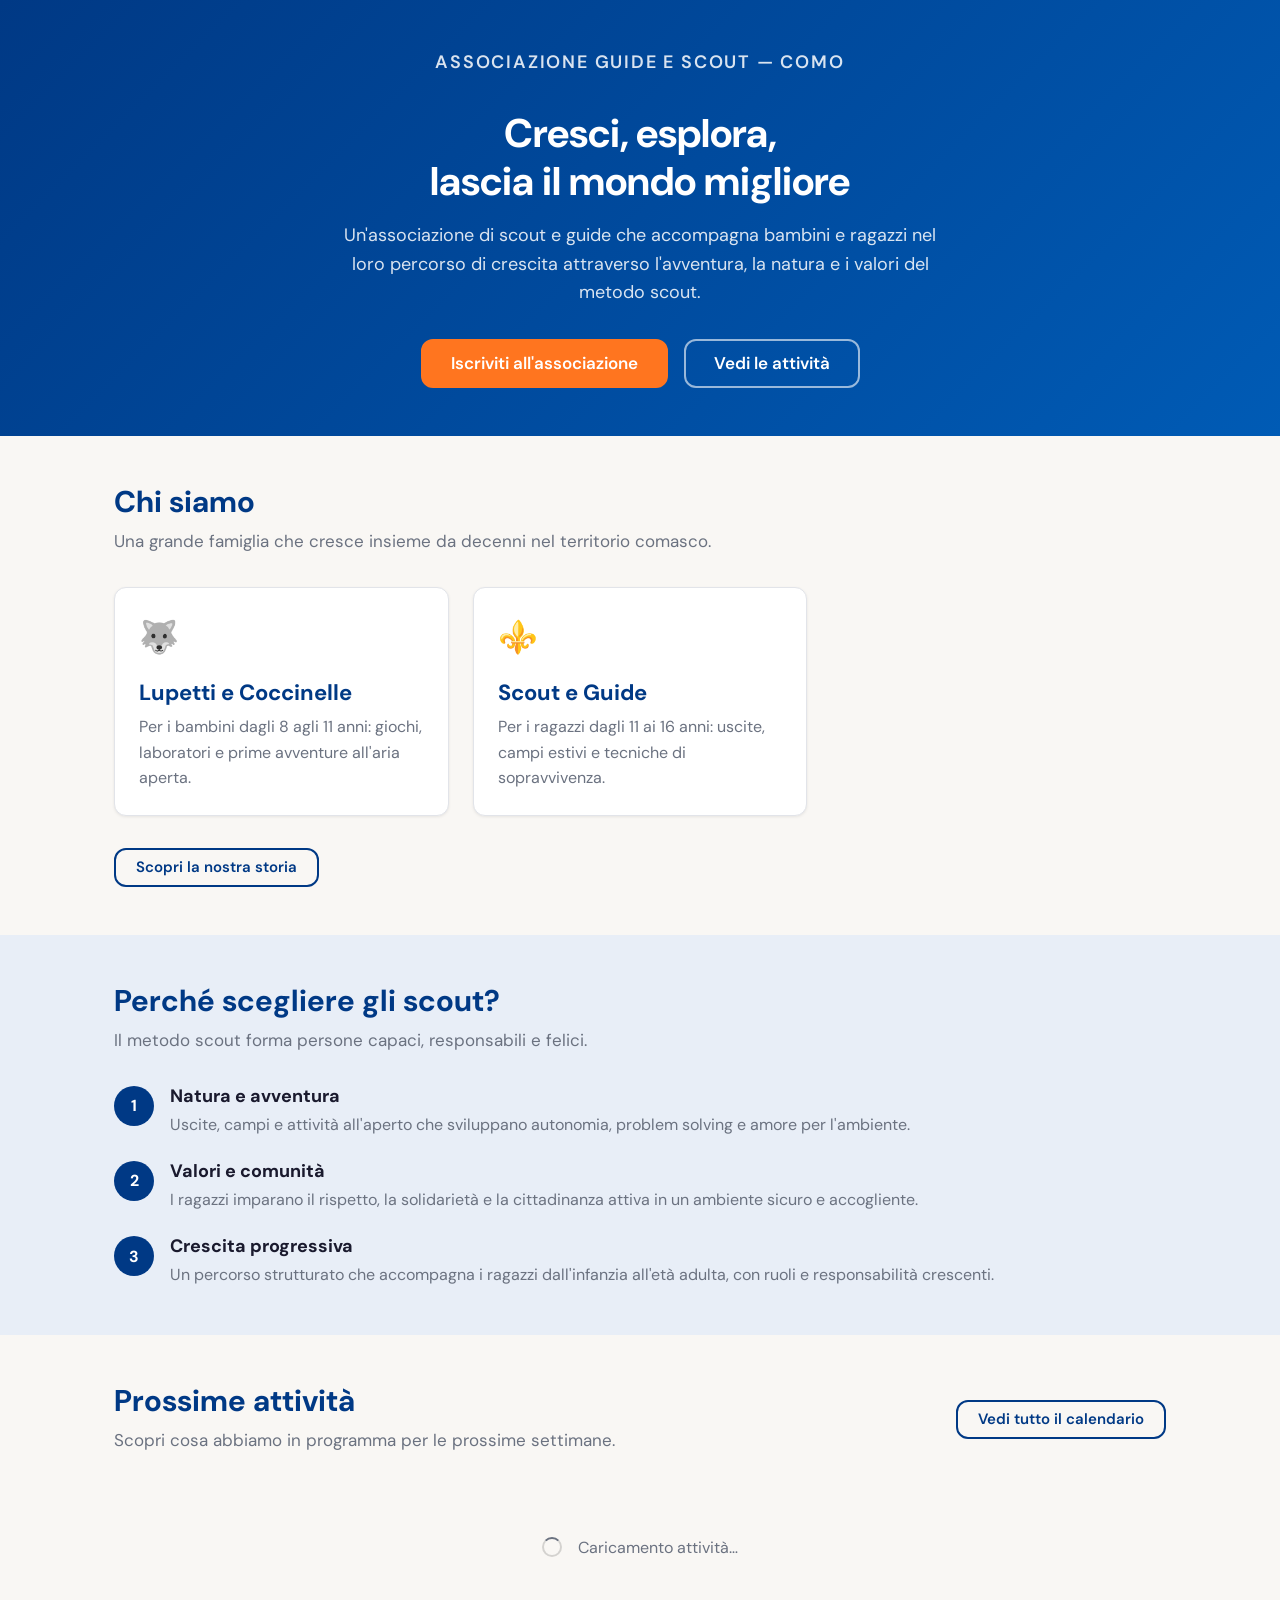
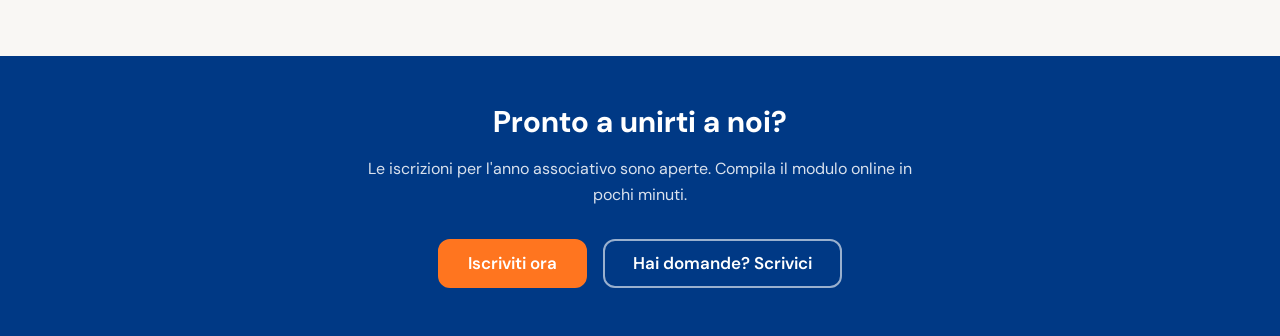
==== commit 754e1878: "first commit" ====
--- a/index.html
+++ b/index.html
@@ -27,7 +27,7 @@
         <h1>Cresci, esplora,<br>lascia il mondo migliore</h1>
         <p>Un'associazione di scout e guide che accompagna bambini e ragazzi nel loro percorso di crescita attraverso l'avventura, la natura e i valori del metodo scout.</p>
         <div class="hero-actions">
-          <a href="iscrizione.html" class="btn btn-accent btn-lg">Iscriviti all'associazione</a>
+          <a href="iscrizione.html" class="btn btn-accent btn-lg" id="btn-hero-iscriviti">Iscriviti all'associazione</a>
           <a href="calendario.html" class="btn btn-outline-white btn-lg">Vedi le attività</a>
         </div>
       </div>
@@ -128,7 +128,8 @@
     </section>
 
     <!-- CALL TO ACTION ISCRIZIONE -->
-    <section class="section" style="background:var(--color-primary);color:#fff" aria-labelledby="section-cta">
+    <section class="section" id="section-cta-iscrizione"
+             style="background:var(--color-primary);color:#fff" aria-labelledby="section-cta">
       <div class="container text-center">
         <h2 id="section-cta" style="color:#fff;margin-bottom:var(--space-md)">Pronto a unirti a noi?</h2>
         <p style="color:rgba(255,255,255,0.85);max-width:52ch;margin-inline:auto;margin-bottom:var(--space-xl)">
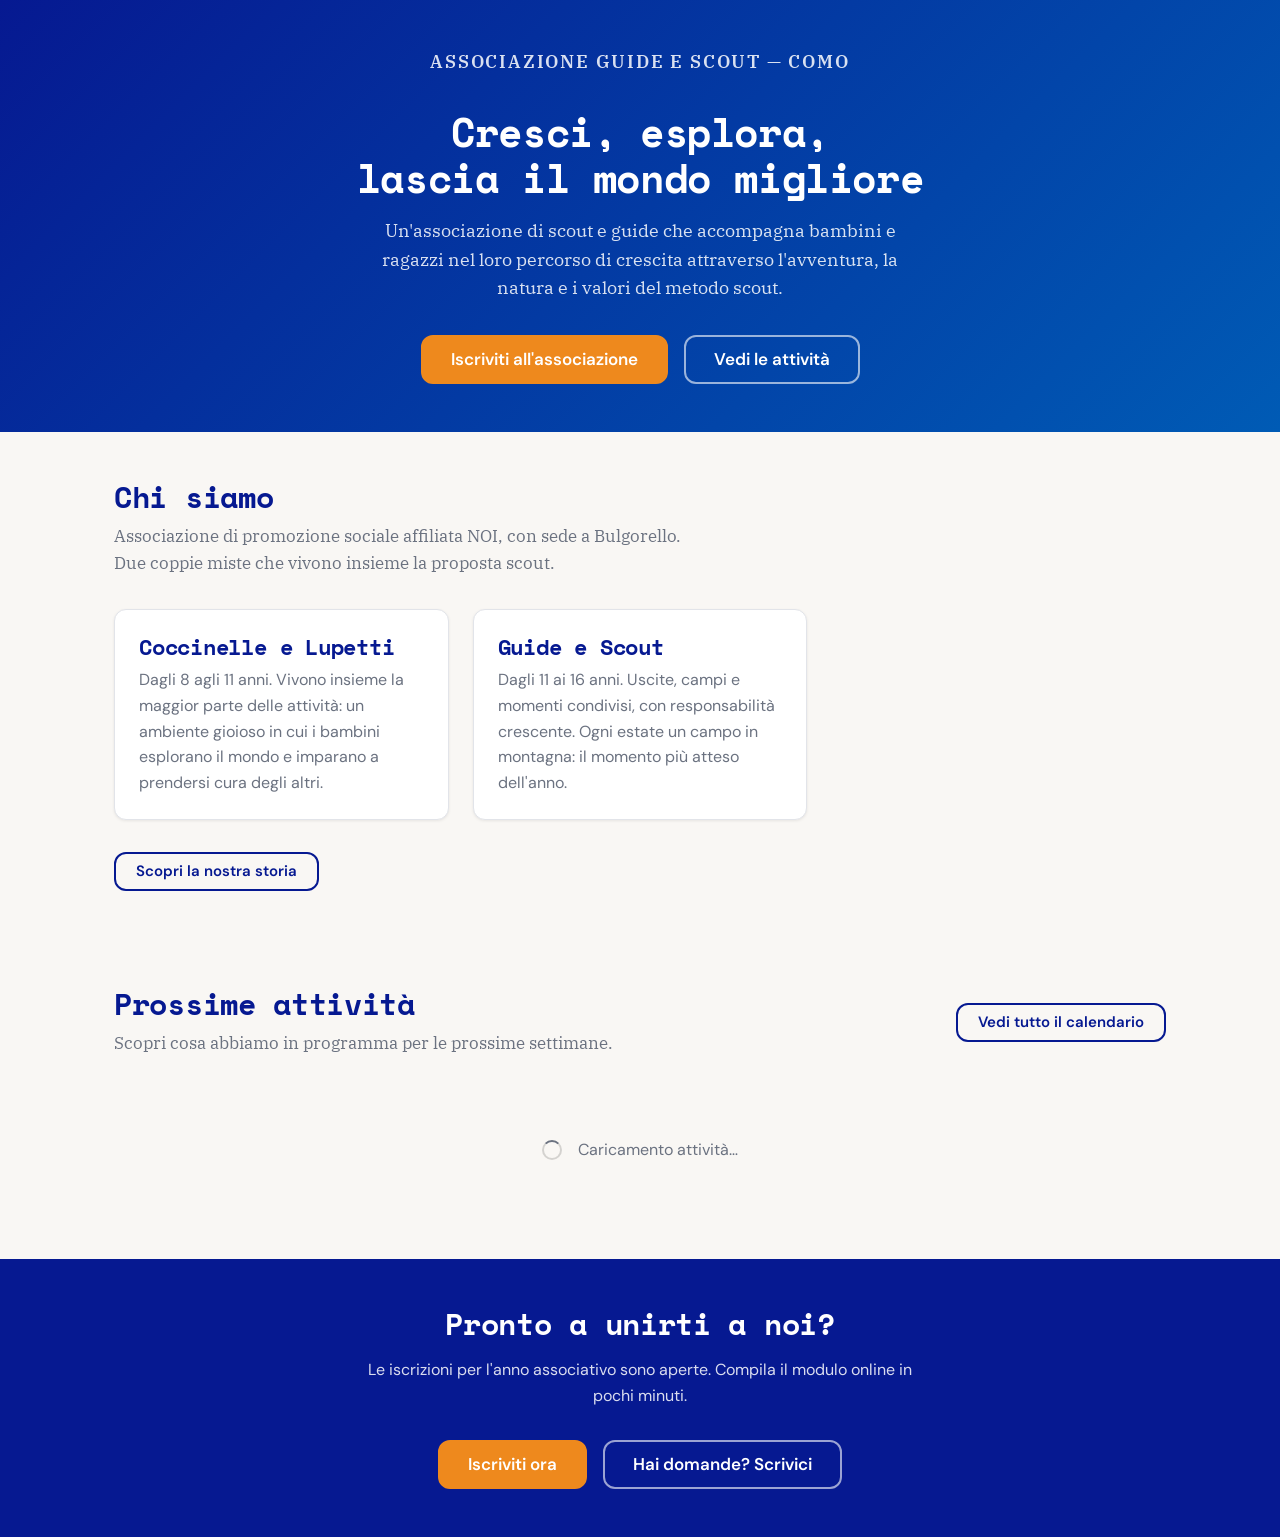
==== commit e03bb11c: "Elimina attività in admin, restyling colori e contenuti - Admin: aggiunto pulsante "Elimina attività" ====
--- a/index.html
+++ b/index.html
@@ -38,58 +38,22 @@
       <div class="container">
         <div class="section-header">
           <h2 class="section-title" id="section-chi-siamo">Chi siamo</h2>
-          <p class="section-subtitle">Una grande famiglia che cresce insieme da decenni nel territorio comasco.</p>
+          <p class="section-subtitle">Associazione di promozione sociale affiliata NOI, con sede a Bulgorello. Due coppie miste che vivono insieme la proposta scout.</p>
         </div>
 
         <div class="cards-grid">
           <div class="card card-body">
-            <div style="font-size:2rem;margin-bottom:var(--space-md)" aria-hidden="true">🐺</div>
-            <h3 style="color:var(--color-primary);margin-bottom:var(--space-sm)">Lupetti e Coccinelle</h3>
-            <p class="text-muted" style="max-width:none">Per i bambini dagli 8 agli 11 anni: giochi, laboratori e prime avventure all'aria aperta.</p>
+            <h3 style="color:var(--color-primary);margin-bottom:var(--space-sm)">Coccinelle e Lupetti</h3>
+            <p class="text-muted" style="max-width:none">Dagli 8 agli 11 anni. Vivono insieme la maggior parte delle attività: un ambiente gioioso in cui i bambini esplorano il mondo e imparano a prendersi cura degli altri.</p>
           </div>
           <div class="card card-body">
-            <div style="font-size:2rem;margin-bottom:var(--space-md)" aria-hidden="true">⚜️</div>
-            <h3 style="color:var(--color-primary);margin-bottom:var(--space-sm)">Scout e Guide</h3>
-            <p class="text-muted" style="max-width:none">Per i ragazzi dagli 11 ai 16 anni: uscite, campi estivi e tecniche di sopravvivenza.</p>
+            <h3 style="color:var(--color-primary);margin-bottom:var(--space-sm)">Guide e Scout</h3>
+            <p class="text-muted" style="max-width:none">Dagli 11 ai 16 anni. Uscite, campi e momenti condivisi, con responsabilità crescente. Ogni estate un campo in montagna: il momento più atteso dell'anno.</p>
           </div>
         </div>
 
         <div class="mt-xl">
           <a href="storia.html" class="btn btn-outline">Scopri la nostra storia</a>
-        </div>
-      </div>
-    </section>
-
-    <!-- PERCHÉ SCEGLIERE GLI SCOUT -->
-    <section class="section section-alt" aria-labelledby="section-perche">
-      <div class="container">
-        <div class="section-header">
-          <h2 class="section-title" id="section-perche">Perché scegliere gli scout?</h2>
-          <p class="section-subtitle">Il metodo scout forma persone capaci, responsabili e felici.</p>
-        </div>
-
-        <div style="display:grid;grid-template-columns:1fr;gap:var(--space-lg)">
-          <div style="display:flex;gap:var(--space-md);align-items:flex-start">
-            <div style="flex-shrink:0;width:2.5rem;height:2.5rem;background:var(--color-primary);border-radius:50%;display:flex;align-items:center;justify-content:center;color:#fff;font-weight:700">1</div>
-            <div>
-              <h4 style="margin-bottom:var(--space-xs)">Natura e avventura</h4>
-              <p class="text-muted" style="max-width:none">Uscite, campi e attività all'aperto che sviluppano autonomia, problem solving e amore per l'ambiente.</p>
-            </div>
-          </div>
-          <div style="display:flex;gap:var(--space-md);align-items:flex-start">
-            <div style="flex-shrink:0;width:2.5rem;height:2.5rem;background:var(--color-primary);border-radius:50%;display:flex;align-items:center;justify-content:center;color:#fff;font-weight:700">2</div>
-            <div>
-              <h4 style="margin-bottom:var(--space-xs)">Valori e comunità</h4>
-              <p class="text-muted" style="max-width:none">I ragazzi imparano il rispetto, la solidarietà e la cittadinanza attiva in un ambiente sicuro e accogliente.</p>
-            </div>
-          </div>
-          <div style="display:flex;gap:var(--space-md);align-items:flex-start">
-            <div style="flex-shrink:0;width:2.5rem;height:2.5rem;background:var(--color-primary);border-radius:50%;display:flex;align-items:center;justify-content:center;color:#fff;font-weight:700">3</div>
-            <div>
-              <h4 style="margin-bottom:var(--space-xs)">Crescita progressiva</h4>
-              <p class="text-muted" style="max-width:none">Un percorso strutturato che accompagna i ragazzi dall'infanzia all'età adulta, con ruoli e responsabilità crescenti.</p>
-            </div>
-          </div>
         </div>
       </div>
     </section>
--- a/css/base.css
+++ b/css/base.css
@@ -1,15 +1,15 @@
-@import url('https://fonts.googleapis.com/css2?family=DM+Sans:ital,opsz,wght@0,9..40,300;0,9..40,400;0,9..40,500;0,9..40,600;0,9..40,700;1,9..40,400&display=swap');
+@import url('https://fonts.googleapis.com/css2?family=Space+Mono:ital,wght@0,400;0,700;1,400;1,700&family=DM+Sans:ital,opsz,wght@0,9..40,300;0,9..40,400;0,9..40,500;0,9..40,600;0,9..40,700;1,9..40,400&family=IBM+Plex+Serif:ital,wght@0,300;0,400;0,500;1,400&display=swap');
 
 /* ============================================================
    VARIABILI
    ============================================================ */
 
 :root {
-  --color-primary:       #003985;
-  --color-primary-dark:  #002660;
-  --color-primary-light: #e8eef7;
-  --color-accent:        #ff751f;
-  --color-accent-dark:   #e05e0a;
+  --color-primary:       #061991;
+  --color-primary-dark:  #04116a;
+  --color-primary-light: #eaeafe;
+  --color-accent:        #EE891D;
+  --color-accent-dark:   #c97012;
   --color-bg:            #f9f7f4;
   --color-surface:       #ffffff;
   --color-text:          #1a1a2e;
@@ -20,8 +20,9 @@
   --color-error:         #c0392b;
   --color-error-bg:      #fdf0ee;
 
-  --font-heading: 'DM Sans', sans-serif;
+  --font-heading: 'Space Mono', monospace;
   --font-body:    'DM Sans', sans-serif;
+  --font-serif:   'IBM Plex Serif', serif;
 
   --space-xs:  0.25rem;
   --space-sm:  0.5rem;
@@ -103,7 +104,8 @@
 h1, h2, h3, h4, h5, h6 {
   font-family: var(--font-heading);
   font-weight: 700;
-  line-height: 1.2;
+  line-height: 1.15;
+  letter-spacing: -0.01em;
   color: var(--color-text);
 }
 
--- a/css/components.css
+++ b/css/components.css
@@ -645,6 +645,8 @@
 }
 
 .lightbox-caption {
+  font-family: var(--font-serif);
+  font-style: italic;
   color: rgba(255, 255, 255, 0.75);
   font-size: 0.9375rem;
   text-align: center;
--- a/css/layout.css
+++ b/css/layout.css
@@ -205,6 +205,8 @@
 }
 
 .footer-tagline {
+  font-family: var(--font-serif);
+  font-style: italic;
   font-size: 0.9rem;
   color: rgba(255,255,255,0.65);
   margin-top: var(--space-sm);
@@ -293,6 +295,7 @@
 }
 
 .hero p {
+  font-family: var(--font-serif);
   font-size: 1.125rem;
   color: rgba(255,255,255,0.85);
   max-width: 52ch;
@@ -328,6 +331,7 @@
 }
 
 .section-subtitle {
+  font-family: var(--font-serif);
   color: var(--color-text-muted);
   font-size: 1.0625rem;
   margin-top: var(--space-sm);
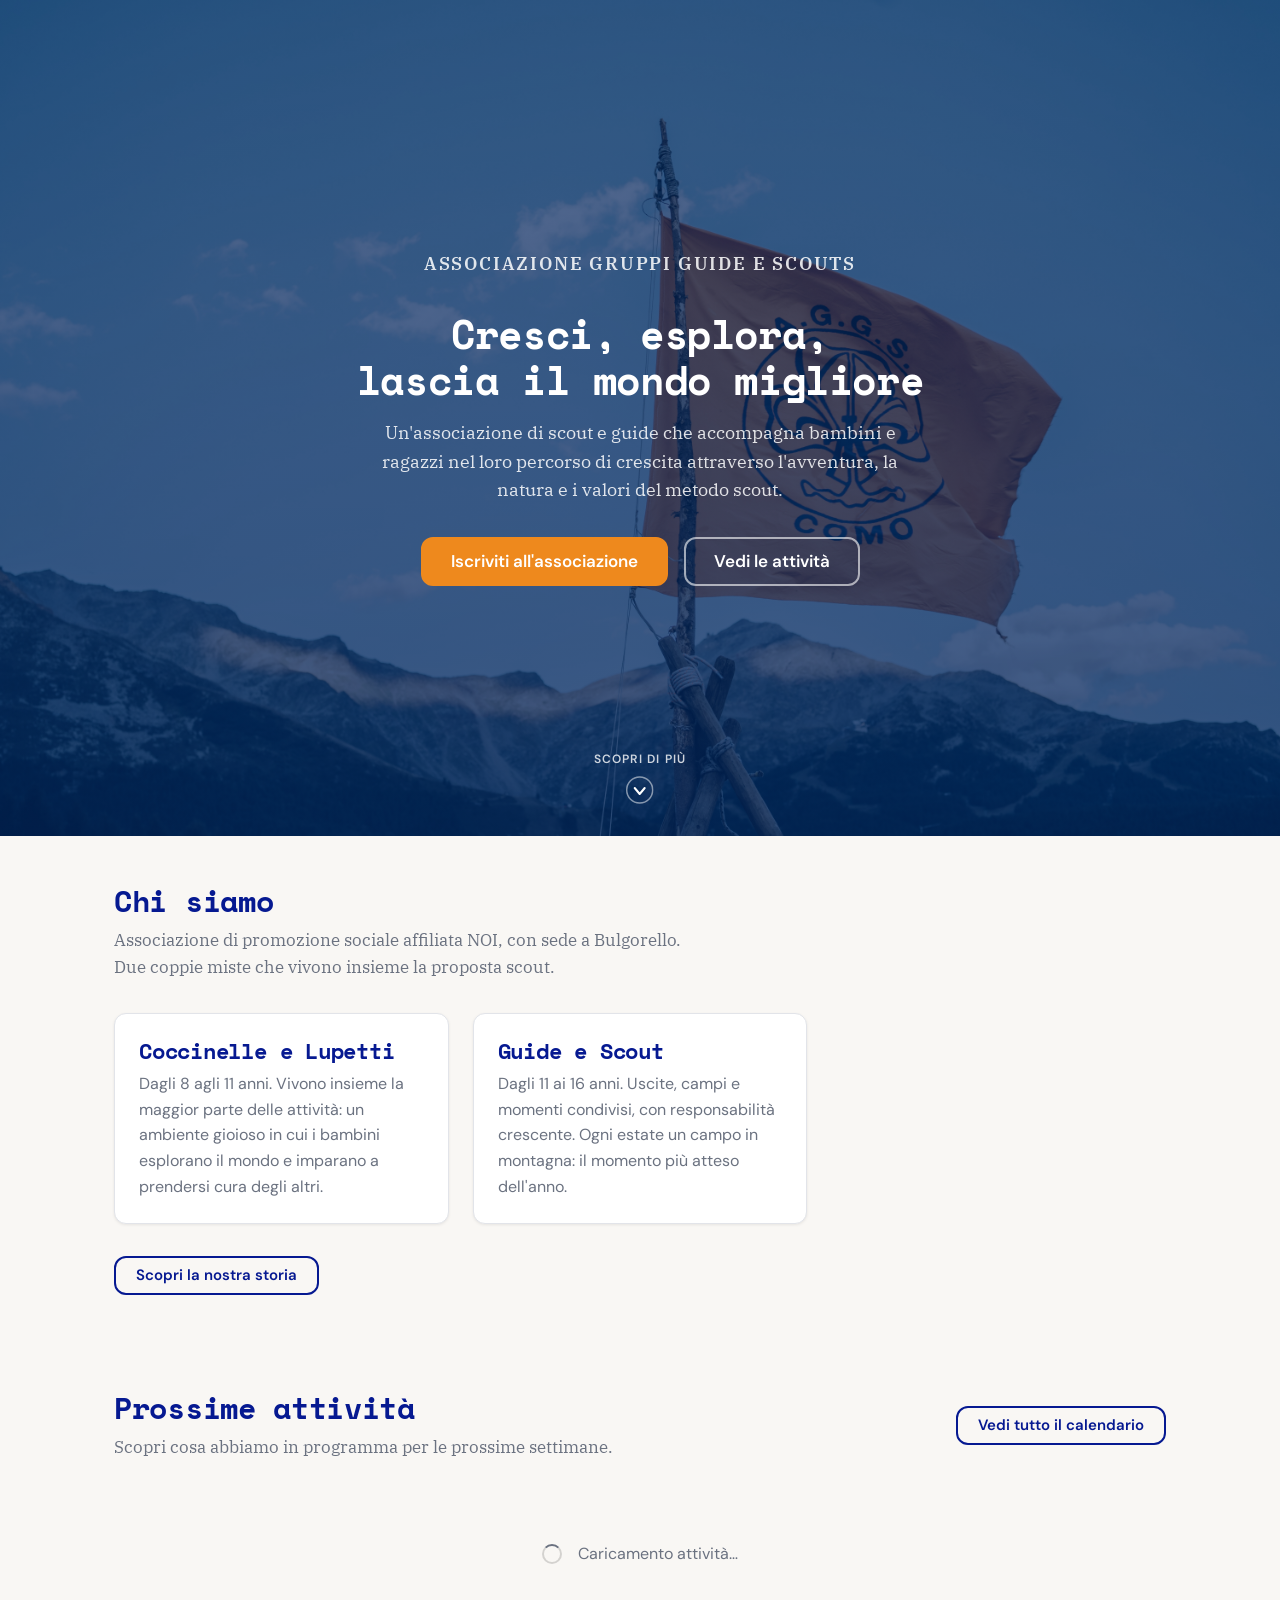
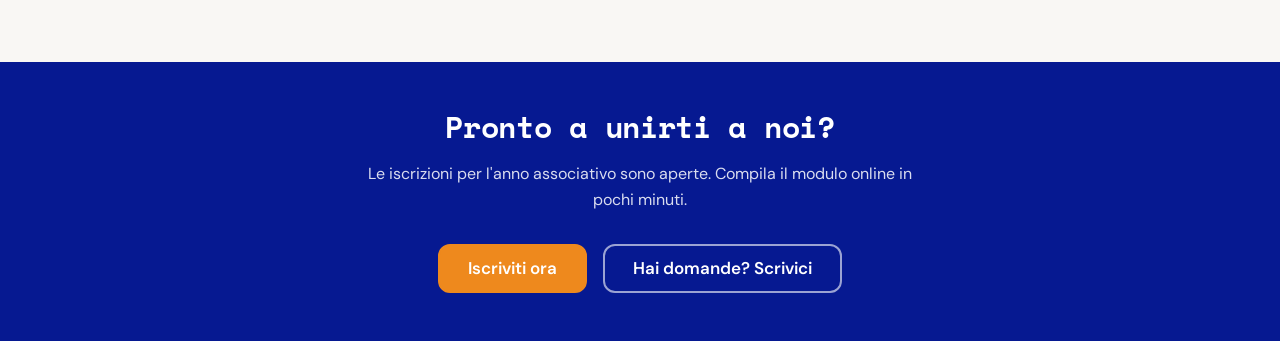
==== commit 62a05436: "Hero con immagine, 5x1000 nel footer, box iscrizione controllato da admin - Hero: immagine di sfondo" ====
--- a/index.html
+++ b/index.html
@@ -3,7 +3,7 @@
 <head>
   <meta charset="UTF-8">
   <meta name="viewport" content="width=device-width, initial-scale=1.0">
-  <title>AGGS Como — Associazione Guide e Scout</title>
+  <title>AGGS Como — Associazione Gruppi Guide e Scouts</title>
   <meta name="description" content="Benvenuti all'AGGS Como! Scopri le attività scout per bambini e ragazzi, iscriviti e partecipa alla nostra comunità.">
 
   <link rel="preconnect" href="https://fonts.googleapis.com">
@@ -22,8 +22,8 @@
 
     <!-- HERO -->
     <section class="hero" aria-label="Benvenuti">
-      <div class="container">
-        <p class="hero-eyebrow">Associazione Guide e Scout — Como</p>
+      <div class="container hero-content">
+        <p class="hero-eyebrow">Associazione Gruppi Guide e Scouts</p>
         <h1>Cresci, esplora,<br>lascia il mondo migliore</h1>
         <p>Un'associazione di scout e guide che accompagna bambini e ragazzi nel loro percorso di crescita attraverso l'avventura, la natura e i valori del metodo scout.</p>
         <div class="hero-actions">
@@ -31,6 +31,13 @@
           <a href="calendario.html" class="btn btn-outline-white btn-lg">Vedi le attività</a>
         </div>
       </div>
+      <a class="hero-scroll" href="#main-content" aria-label="Scorri verso il basso">
+        <span class="hero-scroll-label">Scopri di più</span>
+        <svg width="28" height="28" viewBox="0 0 28 28" fill="none" aria-hidden="true">
+          <circle cx="14" cy="14" r="13" stroke="rgba(255,255,255,0.5)" stroke-width="1.5"/>
+          <polyline points="9,12 14,18 19,12" stroke="#ffffff" stroke-width="2" stroke-linecap="round" stroke-linejoin="round"/>
+        </svg>
+      </a>
     </section>
 
     <!-- CHI SIAMO — SINTESI -->
--- a/css/layout.css
+++ b/css/layout.css
@@ -192,8 +192,28 @@
 
 @media (min-width: 900px) {
   .footer-grid {
-    grid-template-columns: 2fr 1fr 1fr;
-  }
+    grid-template-columns: 2fr 1fr 1fr 1.4fr;
+  }
+}
+
+.footer-5x1000-text {
+  font-size: 0.875rem;
+  color: rgba(255,255,255,0.75);
+  line-height: 1.55;
+  margin-bottom: var(--space-sm);
+}
+
+.footer-5x1000-cf {
+  font-size: 1.125rem;
+  font-weight: 700;
+  letter-spacing: 0.06em;
+  color: #ffffff;
+  background: rgba(255,255,255,0.12);
+  display: inline-block;
+  padding: 0.3em 0.7em;
+  border-radius: 6px;
+  border: 1px solid rgba(255,255,255,0.25);
+  margin-top: var(--space-xs);
 }
 
 .footer-brand .site-logo-name {
@@ -274,10 +294,21 @@
    ============================================================ */
 
 .hero {
-  background: linear-gradient(135deg, var(--color-primary) 0%, #005bb5 100%);
+  background:
+    linear-gradient(rgba(0,40,100,0.62), rgba(0,40,100,0.72)),
+    url('../assets/hero.webp') center / cover no-repeat;
   color: #ffffff;
-  padding: var(--space-2xl) 0;
+  min-height: calc(100dvh - 4rem);
+  display: flex;
+  flex-direction: column;
+  align-items: center;
+  justify-content: center;
   text-align: center;
+  position: relative;
+}
+
+.hero-content {
+  padding-block: var(--space-2xl);
 }
 
 .hero-eyebrow {
@@ -308,6 +339,36 @@
   flex-wrap: wrap;
   gap: var(--space-md);
   justify-content: center;
+}
+
+.hero-scroll {
+  position: absolute;
+  bottom: 2rem;
+  left: 50%;
+  transform: translateX(-50%);
+  display: flex;
+  flex-direction: column;
+  align-items: center;
+  gap: 0.4rem;
+  color: rgba(255,255,255,0.8);
+  text-decoration: none;
+  animation: hero-bounce 2s ease-in-out infinite;
+}
+
+.hero-scroll:hover {
+  color: #ffffff;
+}
+
+.hero-scroll-label {
+  font-size: 0.75rem;
+  font-weight: 600;
+  text-transform: uppercase;
+  letter-spacing: 0.1em;
+}
+
+@keyframes hero-bounce {
+  0%, 100% { transform: translateX(-50%) translateY(0); }
+  50%       { transform: translateX(-50%) translateY(6px); }
 }
 
 /* ============================================================
@@ -664,3 +725,26 @@
 @media (min-width: 768px) {
   .hide-desktop { display: none !important; }
 }
+
+/* ============================================================
+   REVEAL ON SCROLL
+   ============================================================ */
+
+.reveal {
+  opacity: 0;
+  transform: translateY(28px);
+  transition: opacity 0.6s ease, transform 0.6s ease;
+}
+
+.reveal.is-visible {
+  opacity: 1;
+  transform: translateY(0);
+}
+
+@media (prefers-reduced-motion: reduce) {
+  .reveal {
+    transition: none;
+    opacity: 1;
+    transform: none;
+  }
+}
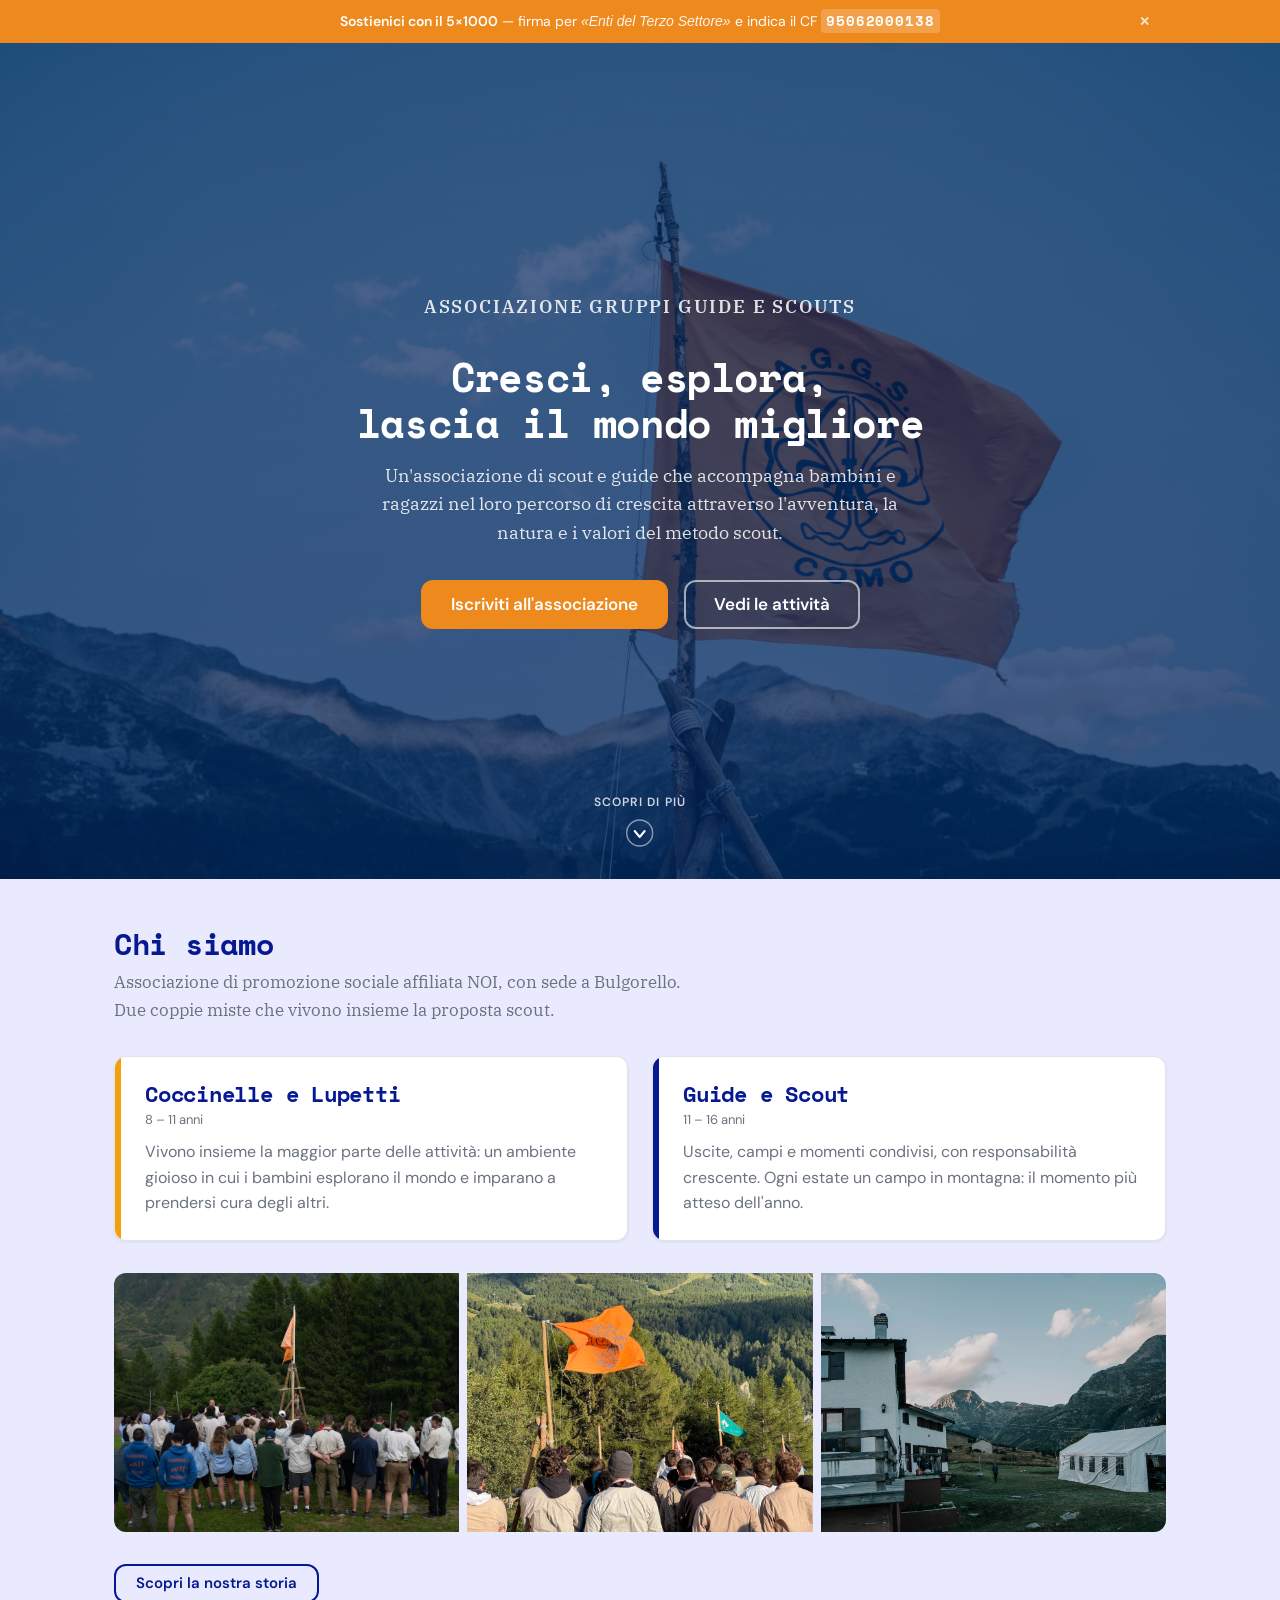
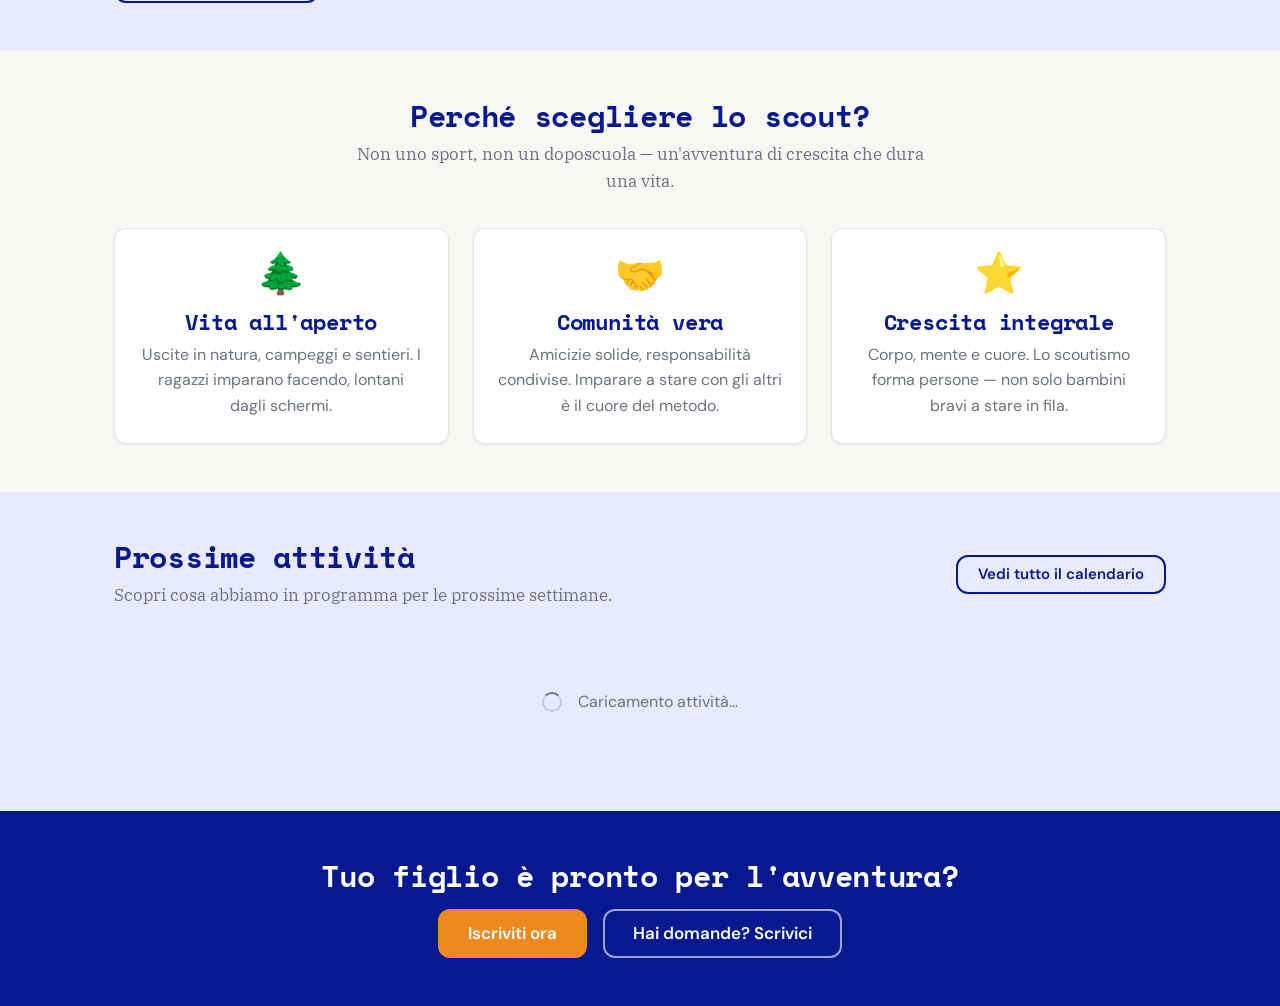
==== commit 6f206462: "Restyling homepage: sezioni valori, statistiche, foto e banner 5×1000 - Nuove sezioni: valori (3 car" ====
--- a/index.html
+++ b/index.html
@@ -1,10 +1,12 @@
 <!DOCTYPE html>
 <html lang="it">
+
 <head>
   <meta charset="UTF-8">
   <meta name="viewport" content="width=device-width, initial-scale=1.0">
   <title>AGGS Como — Associazione Gruppi Guide e Scouts</title>
-  <meta name="description" content="Benvenuti all'AGGS Como! Scopri le attività scout per bambini e ragazzi, iscriviti e partecipa alla nostra comunità.">
+  <meta name="description"
+    content="Benvenuti all'AGGS Como! Scopri le attività scout per bambini e ragazzi, iscriviti e partecipa alla nostra comunità.">
 
   <link rel="preconnect" href="https://fonts.googleapis.com">
   <link rel="preconnect" href="https://fonts.gstatic.com" crossorigin>
@@ -14,9 +16,18 @@
   <link rel="stylesheet" href="css/components.css">
   <link rel="stylesheet" href="css/layout.css">
 </head>
+
 <body>
 
   <header id="site-header"></header>
+
+  <div id="banner-5x1000" class="banner-5x1000" role="region" aria-label="5×1000">
+    <div class="banner-5x1000-inner container">
+      <p><strong>Sostienici con il 5×1000</strong> — firma per <em>«Enti del Terzo Settore»</em> e indica il CF <span
+          class="banner-cf">95062000138</span></p>
+      <button class="btn btn-ghost btn-sm banner-dismiss" aria-label="Chiudi">✕</button>
+    </div>
+  </div>
 
   <main id="main-content">
 
@@ -25,7 +36,8 @@
       <div class="container hero-content">
         <p class="hero-eyebrow">Associazione Gruppi Guide e Scouts</p>
         <h1>Cresci, esplora,<br>lascia il mondo migliore</h1>
-        <p>Un'associazione di scout e guide che accompagna bambini e ragazzi nel loro percorso di crescita attraverso l'avventura, la natura e i valori del metodo scout.</p>
+        <p>Un'associazione di scout e guide che accompagna bambini e ragazzi nel loro percorso di crescita attraverso
+          l'avventura, la natura e i valori del metodo scout.</p>
         <div class="hero-actions">
           <a href="iscrizione.html" class="btn btn-accent btn-lg" id="btn-hero-iscriviti">Iscriviti all'associazione</a>
           <a href="calendario.html" class="btn btn-outline-white btn-lg">Vedi le attività</a>
@@ -34,29 +46,47 @@
       <a class="hero-scroll" href="#main-content" aria-label="Scorri verso il basso">
         <span class="hero-scroll-label">Scopri di più</span>
         <svg width="28" height="28" viewBox="0 0 28 28" fill="none" aria-hidden="true">
-          <circle cx="14" cy="14" r="13" stroke="rgba(255,255,255,0.5)" stroke-width="1.5"/>
-          <polyline points="9,12 14,18 19,12" stroke="#ffffff" stroke-width="2" stroke-linecap="round" stroke-linejoin="round"/>
+          <circle cx="14" cy="14" r="13" stroke="rgba(255,255,255,0.5)" stroke-width="1.5" />
+          <polyline points="9,12 14,18 19,12" stroke="#ffffff" stroke-width="2" stroke-linecap="round"
+            stroke-linejoin="round" />
         </svg>
       </a>
     </section>
 
     <!-- CHI SIAMO — SINTESI -->
-    <section class="section" aria-labelledby="section-chi-siamo">
+    <section class="section section-alt" aria-labelledby="section-chi-siamo">
       <div class="container">
         <div class="section-header">
           <h2 class="section-title" id="section-chi-siamo">Chi siamo</h2>
-          <p class="section-subtitle">Associazione di promozione sociale affiliata NOI, con sede a Bulgorello. Due coppie miste che vivono insieme la proposta scout.</p>
+          <p class="section-subtitle">Associazione di promozione sociale affiliata NOI, con sede a Bulgorello. Due
+            coppie miste che vivono insieme la proposta scout.</p>
         </div>
 
-        <div class="cards-grid">
-          <div class="card card-body">
-            <h3 style="color:var(--color-primary);margin-bottom:var(--space-sm)">Coccinelle e Lupetti</h3>
-            <p class="text-muted" style="max-width:none">Dagli 8 agli 11 anni. Vivono insieme la maggior parte delle attività: un ambiente gioioso in cui i bambini esplorano il mondo e imparano a prendersi cura degli altri.</p>
+        <div class="cards-grid cards-grid-2">
+          <div class="card card-unit">
+            <div class="card-unit-accent" style="background:#f59e0b" aria-hidden="true"></div>
+            <div class="card-body">
+              <h3 class="text-primary mb-xs">Coccinelle e Lupetti</h3>
+              <p class="text-muted text-xs mb-sm">8 – 11 anni</p>
+              <p class="text-muted">Vivono insieme la maggior parte delle attività: un ambiente gioioso in cui i bambini
+                esplorano il mondo e imparano a prendersi cura degli altri.</p>
+            </div>
           </div>
-          <div class="card card-body">
-            <h3 style="color:var(--color-primary);margin-bottom:var(--space-sm)">Guide e Scout</h3>
-            <p class="text-muted" style="max-width:none">Dagli 11 ai 16 anni. Uscite, campi e momenti condivisi, con responsabilità crescente. Ogni estate un campo in montagna: il momento più atteso dell'anno.</p>
+          <div class="card card-unit">
+            <div class="card-unit-accent" style="background:var(--color-primary)" aria-hidden="true"></div>
+            <div class="card-body">
+              <h3 class="text-primary mb-xs">Guide e Scout</h3>
+              <p class="text-muted text-xs mb-sm">11 – 16 anni</p>
+              <p class="text-muted">Uscite, campi e momenti condivisi, con responsabilità crescente. Ogni estate un
+                campo in montagna: il momento più atteso dell'anno.</p>
+            </div>
           </div>
+        </div>
+
+        <div class="photo-strip mt-xl">
+          <img src="assets/_CLP4904.webp" alt="Ragazzi scout in attività" loading="lazy">
+          <img src="assets/IMG_6519.webp" alt="Scout in natura" loading="lazy">
+          <img src="assets/_CLP2525.webp" alt="Momenti di vita scout" loading="lazy">
         </div>
 
         <div class="mt-xl">
@@ -65,9 +95,39 @@
       </div>
     </section>
 
+    <!-- PERCHÉ LO SCOUT -->
+    <section class="section" aria-labelledby="section-valori">
+      <div class="container">
+        <div class="section-header text-center">
+          <h2 class="section-title" id="section-valori">Perché scegliere lo scout?</h2>
+          <p class="section-subtitle" style="margin-inline:auto">Non uno sport, non un doposcuola — un'avventura di
+            crescita che dura una vita.</p>
+        </div>
+        <div class="cards-grid">
+          <div class="card card-body text-center">
+            <div class="card-value-icon" aria-hidden="true">🌲</div>
+            <h3 class="text-primary mb-sm">Vita all'aperto</h3>
+            <p class="text-muted">Uscite in natura, campeggi e sentieri. I ragazzi imparano facendo, lontani dagli
+              schermi.</p>
+          </div>
+          <div class="card card-body text-center">
+            <div class="card-value-icon" aria-hidden="true">🤝</div>
+            <h3 class="text-primary mb-sm">Comunità vera</h3>
+            <p class="text-muted">Amicizie solide, responsabilità condivise. Imparare a stare con gli altri è il cuore
+              del metodo.</p>
+          </div>
+          <div class="card card-body text-center">
+            <div class="card-value-icon" aria-hidden="true">⭐</div>
+            <h3 class="text-primary mb-sm">Crescita integrale</h3>
+            <p class="text-muted">Corpo, mente e cuore. Lo scoutismo forma persone — non solo bambini bravi a stare in
+              fila.</p>
+          </div>
+        </div>
+      </div>
+    </section>
+
     <!-- AVVISI -->
-    <section class="section" id="section-avvisi" aria-labelledby="heading-avvisi"
-             style="display:none">
+    <section class="section" id="section-avvisi" aria-labelledby="heading-avvisi" style="display:none">
       <div class="container">
         <div class="section-header">
           <h2 class="section-title" id="heading-avvisi">Avvisi</h2>
@@ -78,9 +138,9 @@
     </section>
 
     <!-- PROSSIME ATTIVITÀ — TEASER -->
-    <section class="section" aria-labelledby="section-attivita">
+    <section class="section section-alt" aria-labelledby="section-attivita">
       <div class="container">
-        <div class="section-header" style="display:flex;align-items:center;justify-content:space-between;flex-wrap:wrap;gap:var(--space-md)">
+        <div class="section-header section-header-row">
           <div>
             <h2 class="section-title" id="section-attivita">Prossime attività</h2>
             <p class="section-subtitle">Scopri cosa abbiamo in programma per le prossime settimane.</p>
@@ -98,15 +158,12 @@
       </div>
     </section>
 
+
     <!-- CALL TO ACTION ISCRIZIONE -->
-    <section class="section" id="section-cta-iscrizione"
-             style="background:var(--color-primary);color:#fff" aria-labelledby="section-cta">
+    <section class="section section-dark" id="section-cta-iscrizione" aria-labelledby="section-cta">
       <div class="container text-center">
-        <h2 id="section-cta" style="color:#fff;margin-bottom:var(--space-md)">Pronto a unirti a noi?</h2>
-        <p style="color:rgba(255,255,255,0.85);max-width:52ch;margin-inline:auto;margin-bottom:var(--space-xl)">
-          Le iscrizioni per l'anno associativo sono aperte. Compila il modulo online in pochi minuti.
-        </p>
-        <div style="display:flex;gap:var(--space-md);justify-content:center;flex-wrap:wrap">
+        <h2 id="section-cta" class="mb-md">Tuo figlio è pronto per l'avventura?</h2>
+        <div class="flex justify-center gap-md flex-wrap">
           <a href="iscrizione.html" class="btn btn-accent btn-lg">Iscriviti ora</a>
           <a href="contatti.html" class="btn btn-outline-white btn-lg">Hai domande? Scrivici</a>
         </div>
@@ -120,4 +177,5 @@
   <script type="module" src="js/components.js"></script>
   <script type="module" src="js/home.js"></script>
 </body>
-</html>
+
+</html>
--- a/css/base.css
+++ b/css/base.css
@@ -157,6 +157,7 @@
 .text-accent  { color: var(--color-accent); }
 .text-success { color: var(--color-success); }
 .text-error   { color: var(--color-error); }
+.text-white   { color: #ffffff; }
 .text-sm      { font-size: 0.875rem; }
 .text-xs      { font-size: 0.8125rem; }
 .font-medium  { font-weight: 500; }
--- a/css/components.css
+++ b/css/components.css
@@ -129,6 +129,8 @@
   padding: var(--space-lg);
 }
 
+.card-body p { max-width: none; }
+
 .card-header {
   padding: var(--space-lg);
   border-bottom: 1px solid var(--color-border);
@@ -153,6 +155,16 @@
 .card-attivita:hover {
   box-shadow: var(--shadow-md);
   transform: translateY(-2px);
+}
+
+/* Card unità (Chi siamo — homepage) */
+.card-unit {
+  display: grid;
+  grid-template-columns: auto 1fr;
+  overflow: hidden;
+}
+.card-unit-accent {
+  width: 6px;
 }
 
 /* ============================================================
@@ -492,6 +504,12 @@
   font-size: 2.5rem;
   margin-bottom: var(--space-md);
   opacity: 0.5;
+}
+
+.card-value-icon {
+  font-size: 2.5rem;
+  margin-bottom: var(--space-md);
+  line-height: 1;
 }
 
 /* ============================================================
--- a/css/layout.css
+++ b/css/layout.css
@@ -383,8 +383,29 @@
   background-color: var(--color-primary-light);
 }
 
+.section-dark {
+  background-color: var(--color-primary);
+  color: #ffffff;
+}
+.section-dark h2 {
+  color: #ffffff;
+}
+.section-dark p {
+  color: rgba(255,255,255,0.85);
+  max-width: 52ch;
+  margin-inline: auto;
+}
+
 .section-header {
   margin-bottom: var(--space-xl);
+}
+
+.section-header-row {
+  display: flex;
+  align-items: center;
+  justify-content: space-between;
+  flex-wrap: wrap;
+  gap: var(--space-md);
 }
 
 .section-title {
@@ -419,6 +440,10 @@
   .cards-grid {
     grid-template-columns: repeat(3, 1fr);
   }
+}
+
+@media (min-width: 900px) {
+  .cards-grid-2 { grid-template-columns: repeat(2, 1fr); }
 }
 
 /* ============================================================
@@ -748,3 +773,116 @@
     transform: none;
   }
 }
+
+/* ============================================================
+   STATS STRIP (homepage)
+   ============================================================ */
+
+.stats-strip {
+  display: grid;
+  grid-template-columns: repeat(2, 1fr);
+  gap: var(--space-xl);
+  text-align: center;
+}
+
+@media (min-width: 600px) {
+  .stats-strip { grid-template-columns: repeat(4, 1fr); }
+}
+
+.stat-item {
+  display: flex;
+  flex-direction: column;
+  gap: var(--space-xs);
+}
+
+.stat-number {
+  font-family: var(--font-heading);
+  font-size: clamp(2rem, 5vw, 3rem);
+  font-weight: 700;
+  color: var(--color-primary);
+  line-height: 1;
+}
+
+.stat-label {
+  font-size: 0.8125rem;
+  color: var(--color-text-muted);
+  font-weight: 500;
+  text-transform: uppercase;
+  letter-spacing: 0.06em;
+}
+
+/* ============================================================
+   PHOTO STRIP (homepage Chi siamo)
+   ============================================================ */
+
+.photo-strip {
+  display: grid;
+  grid-template-columns: repeat(3, 1fr);
+  gap: var(--space-sm);
+  border-radius: var(--radius-md);
+  overflow: hidden;
+}
+
+.photo-strip img {
+  width: 100%;
+  aspect-ratio: 4 / 3;
+  object-fit: cover;
+  display: block;
+}
+
+@media (max-width: 599px) {
+  .photo-strip { grid-template-columns: repeat(2, 1fr); }
+  .photo-strip img:last-child { display: none; }
+}
+
+/* ============================================================
+   BANNER 5×1000 (homepage)
+   ============================================================ */
+
+.banner-5x1000 {
+  background-color: var(--color-accent);
+  padding: 0.6rem 0;
+  font-size: 0.875rem;
+}
+
+.banner-5x1000 p {
+  color: #ffffff;
+  max-width: none;
+  line-height: 1.4;
+}
+
+.banner-5x1000 strong { color: #ffffff; }
+.banner-5x1000 em     { color: rgba(255,255,255,0.9); }
+
+.banner-cf {
+  font-family: var(--font-heading);
+  font-weight: 700;
+  letter-spacing: 0.06em;
+  background: rgba(255,255,255,0.2);
+  padding: 0.1em 0.4em;
+  border-radius: 4px;
+  white-space: nowrap;
+}
+
+.banner-5x1000.is-hidden { display: none; }
+
+.banner-5x1000-inner {
+  position: relative;
+  text-align: center;
+  padding-block: 0.1rem;
+}
+
+.banner-dismiss {
+  position: absolute;
+  right: var(--space-lg);
+  top: 50%;
+  transform: translateY(-50%);
+  color: #ffffff;
+  opacity: 0.8;
+}
+
+.banner-dismiss:hover {
+  opacity: 1;
+  background-color: rgba(255,255,255,0.2);
+  color: #ffffff;
+}
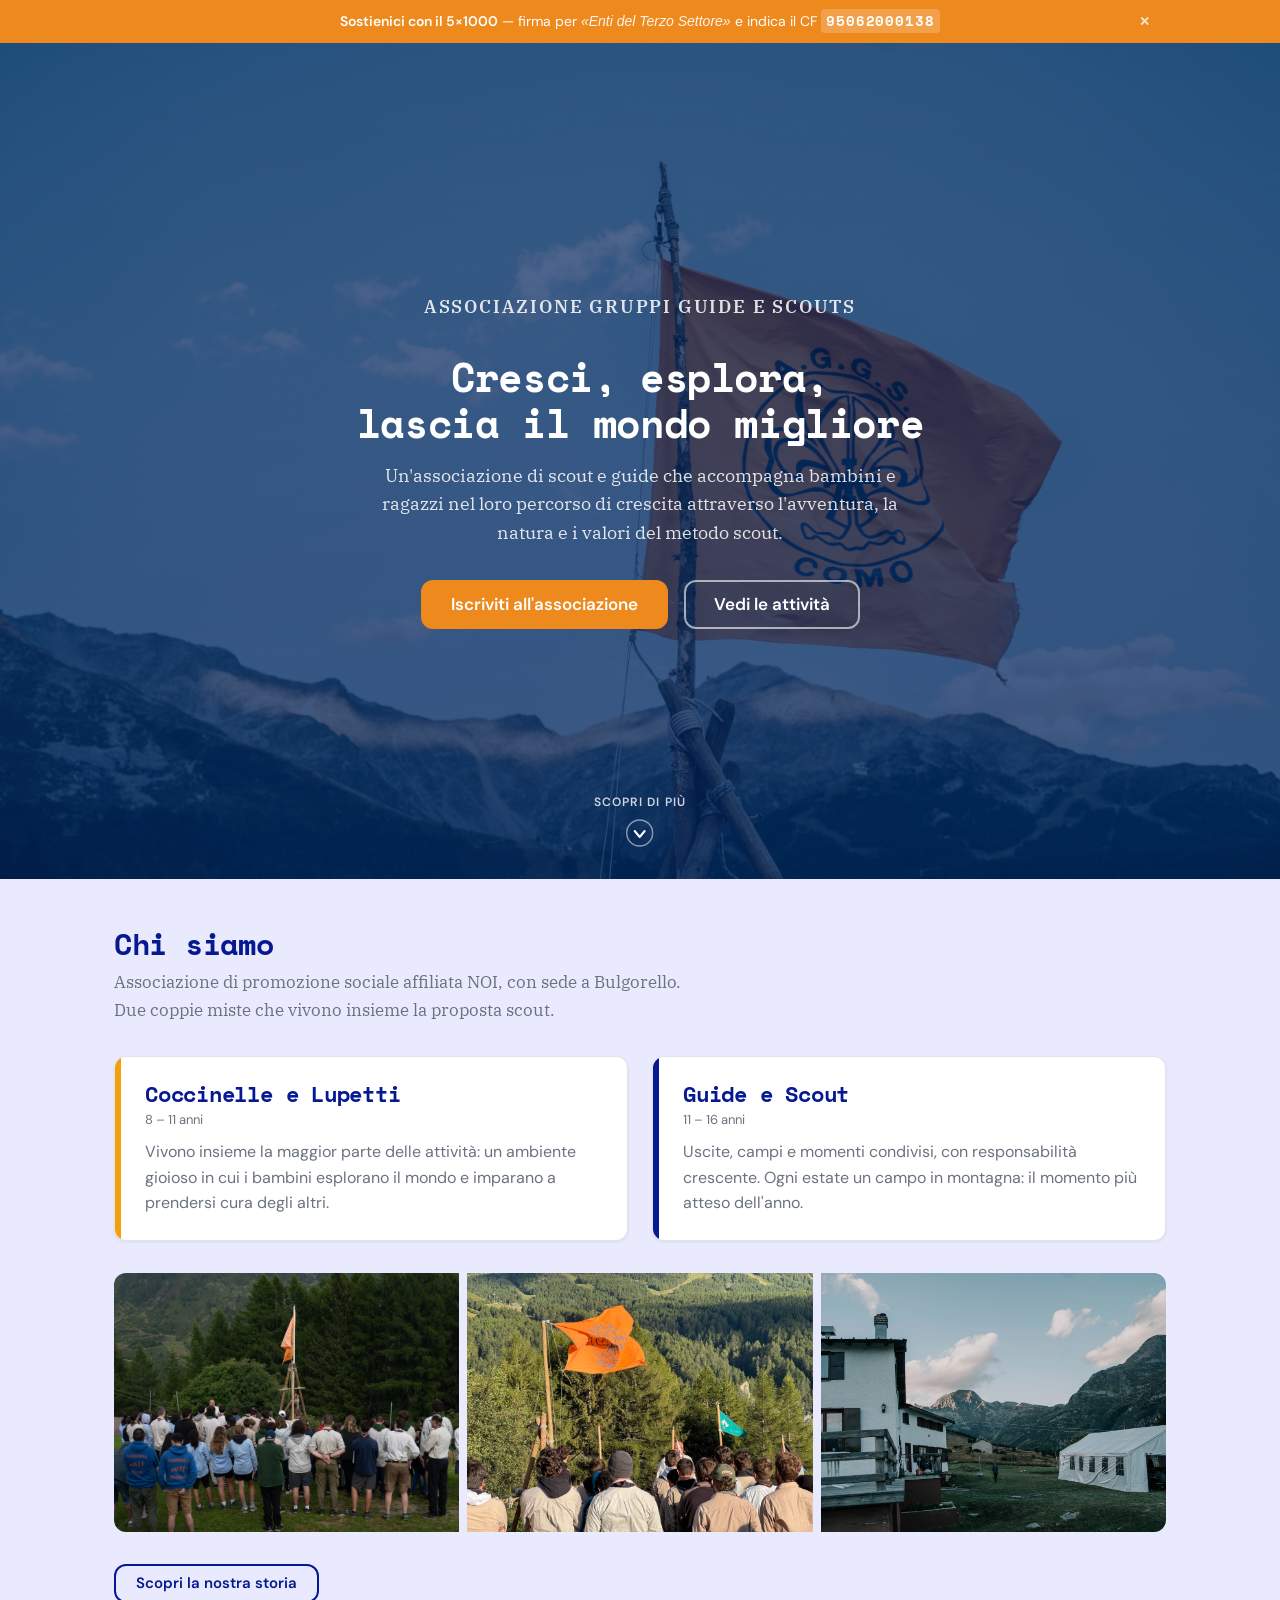
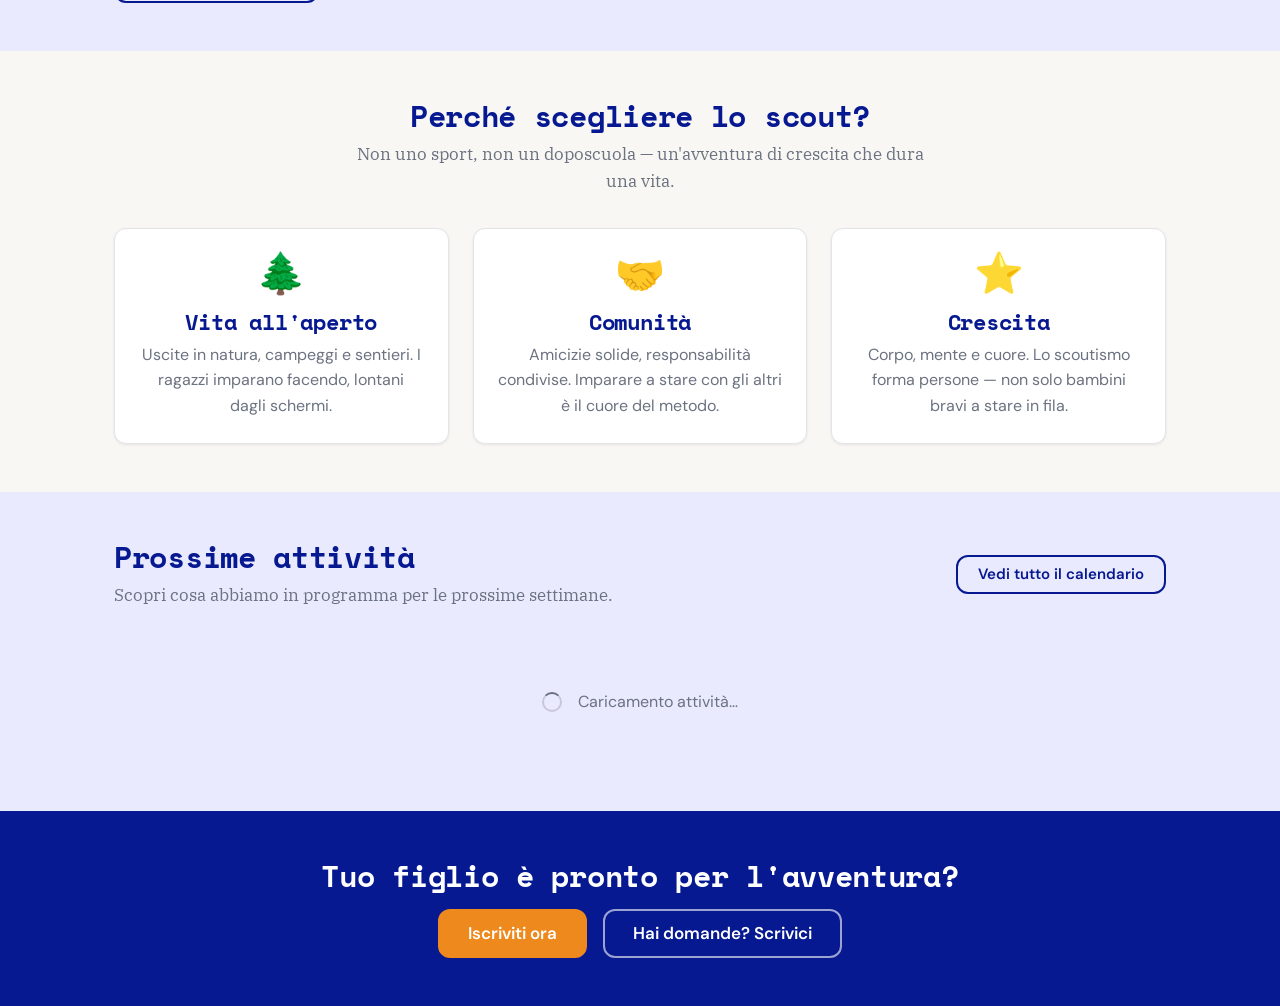
==== commit 27c4658f: "Allinea pulsanti Dettagli nelle card attività homepage Le card ora usano flexbox colonna così il bot" ====
--- a/index.html
+++ b/index.html
@@ -112,13 +112,13 @@
           </div>
           <div class="card card-body text-center">
             <div class="card-value-icon" aria-hidden="true">🤝</div>
-            <h3 class="text-primary mb-sm">Comunità vera</h3>
+            <h3 class="text-primary mb-sm">Comunità</h3>
             <p class="text-muted">Amicizie solide, responsabilità condivise. Imparare a stare con gli altri è il cuore
               del metodo.</p>
           </div>
           <div class="card card-body text-center">
             <div class="card-value-icon" aria-hidden="true">⭐</div>
-            <h3 class="text-primary mb-sm">Crescita integrale</h3>
+            <h3 class="text-primary mb-sm">Crescita</h3>
             <p class="text-muted">Corpo, mente e cuore. Lo scoutismo forma persone — non solo bambini bravi a stare in
               fila.</p>
           </div>
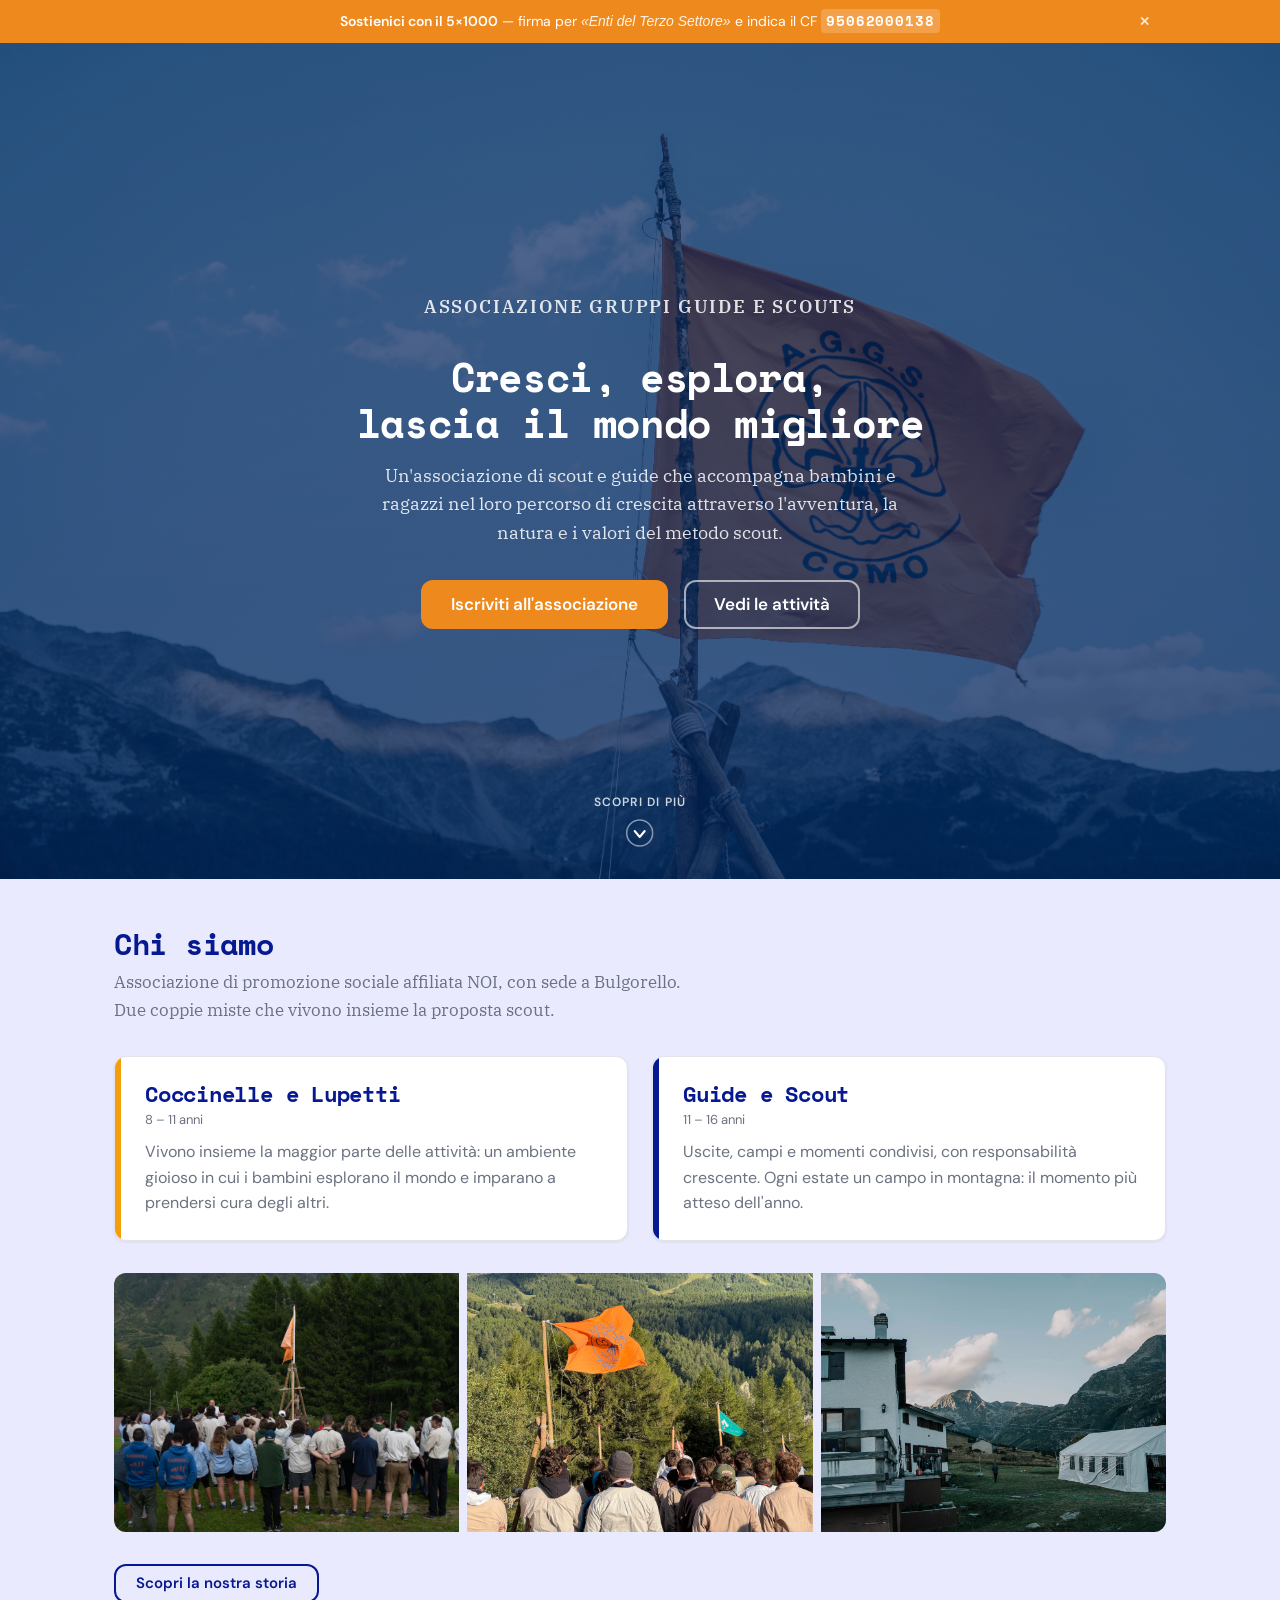
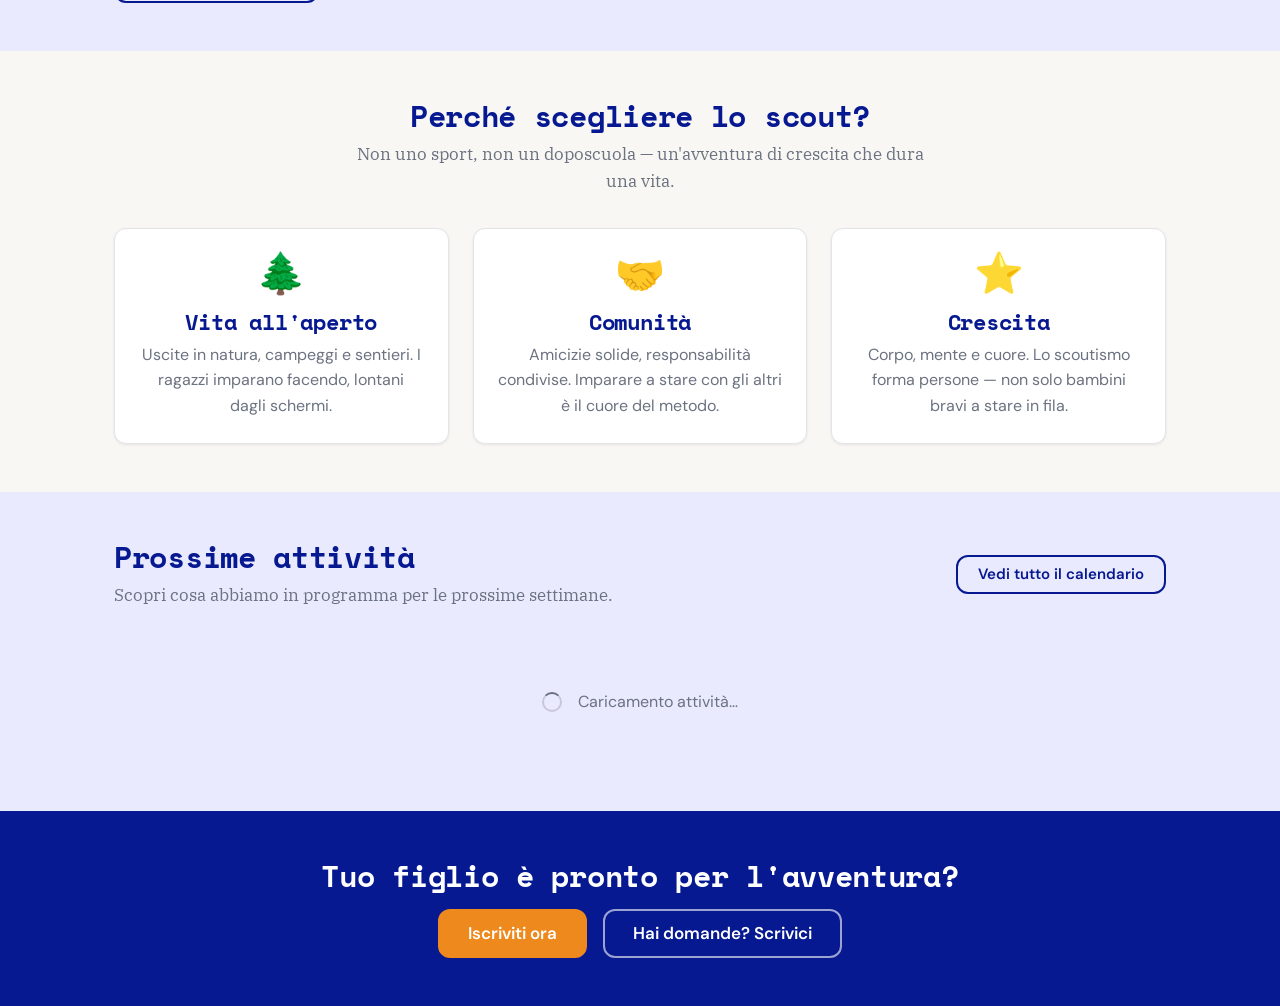
==== commit 4a0a806e: "Aggiungi favicon con cerchio arancione e parallax sulla hero - Favicon dedicata (assets/favicon.svg)" ====
--- a/index.html
+++ b/index.html
@@ -3,6 +3,7 @@
 
 <head>
   <meta charset="UTF-8">
+  <link rel="icon" href="assets/favicon.svg" type="image/svg+xml">
   <meta name="viewport" content="width=device-width, initial-scale=1.0">
   <title>AGGS Como — Associazione Gruppi Guide e Scouts</title>
   <meta name="description"
@@ -114,6 +115,7 @@
             <div class="card-value-icon" aria-hidden="true">🤝</div>
             <h3 class="text-primary mb-sm">Comunità</h3>
             <p class="text-muted">Amicizie solide, responsabilità condivise. Imparare a stare con gli altri è il cuore
+
               del metodo.</p>
           </div>
           <div class="card card-body text-center">
--- a/css/layout.css
+++ b/css/layout.css
@@ -297,6 +297,7 @@
   background:
     linear-gradient(rgba(0,40,100,0.62), rgba(0,40,100,0.72)),
     url('../assets/hero.webp') center / cover no-repeat;
+  background-attachment: fixed;
   color: #ffffff;
   min-height: calc(100dvh - 4rem);
   display: flex;
